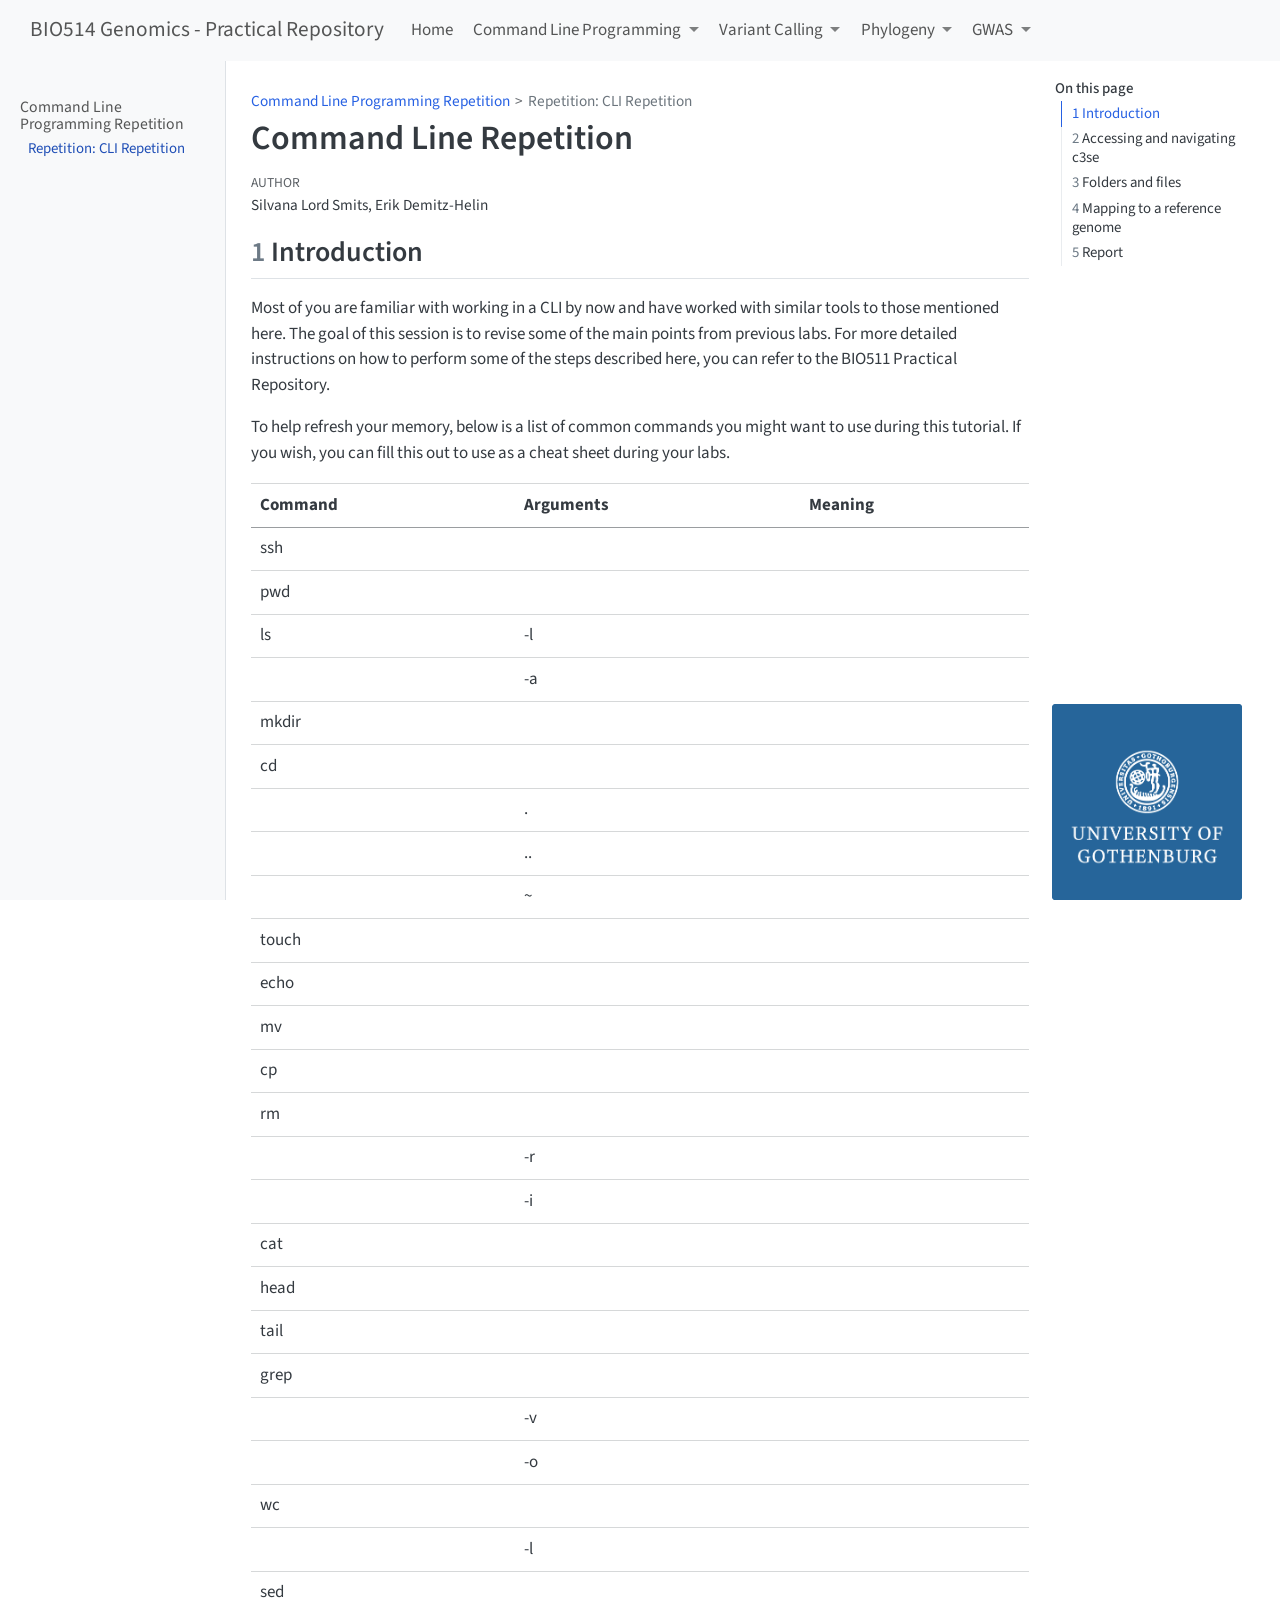
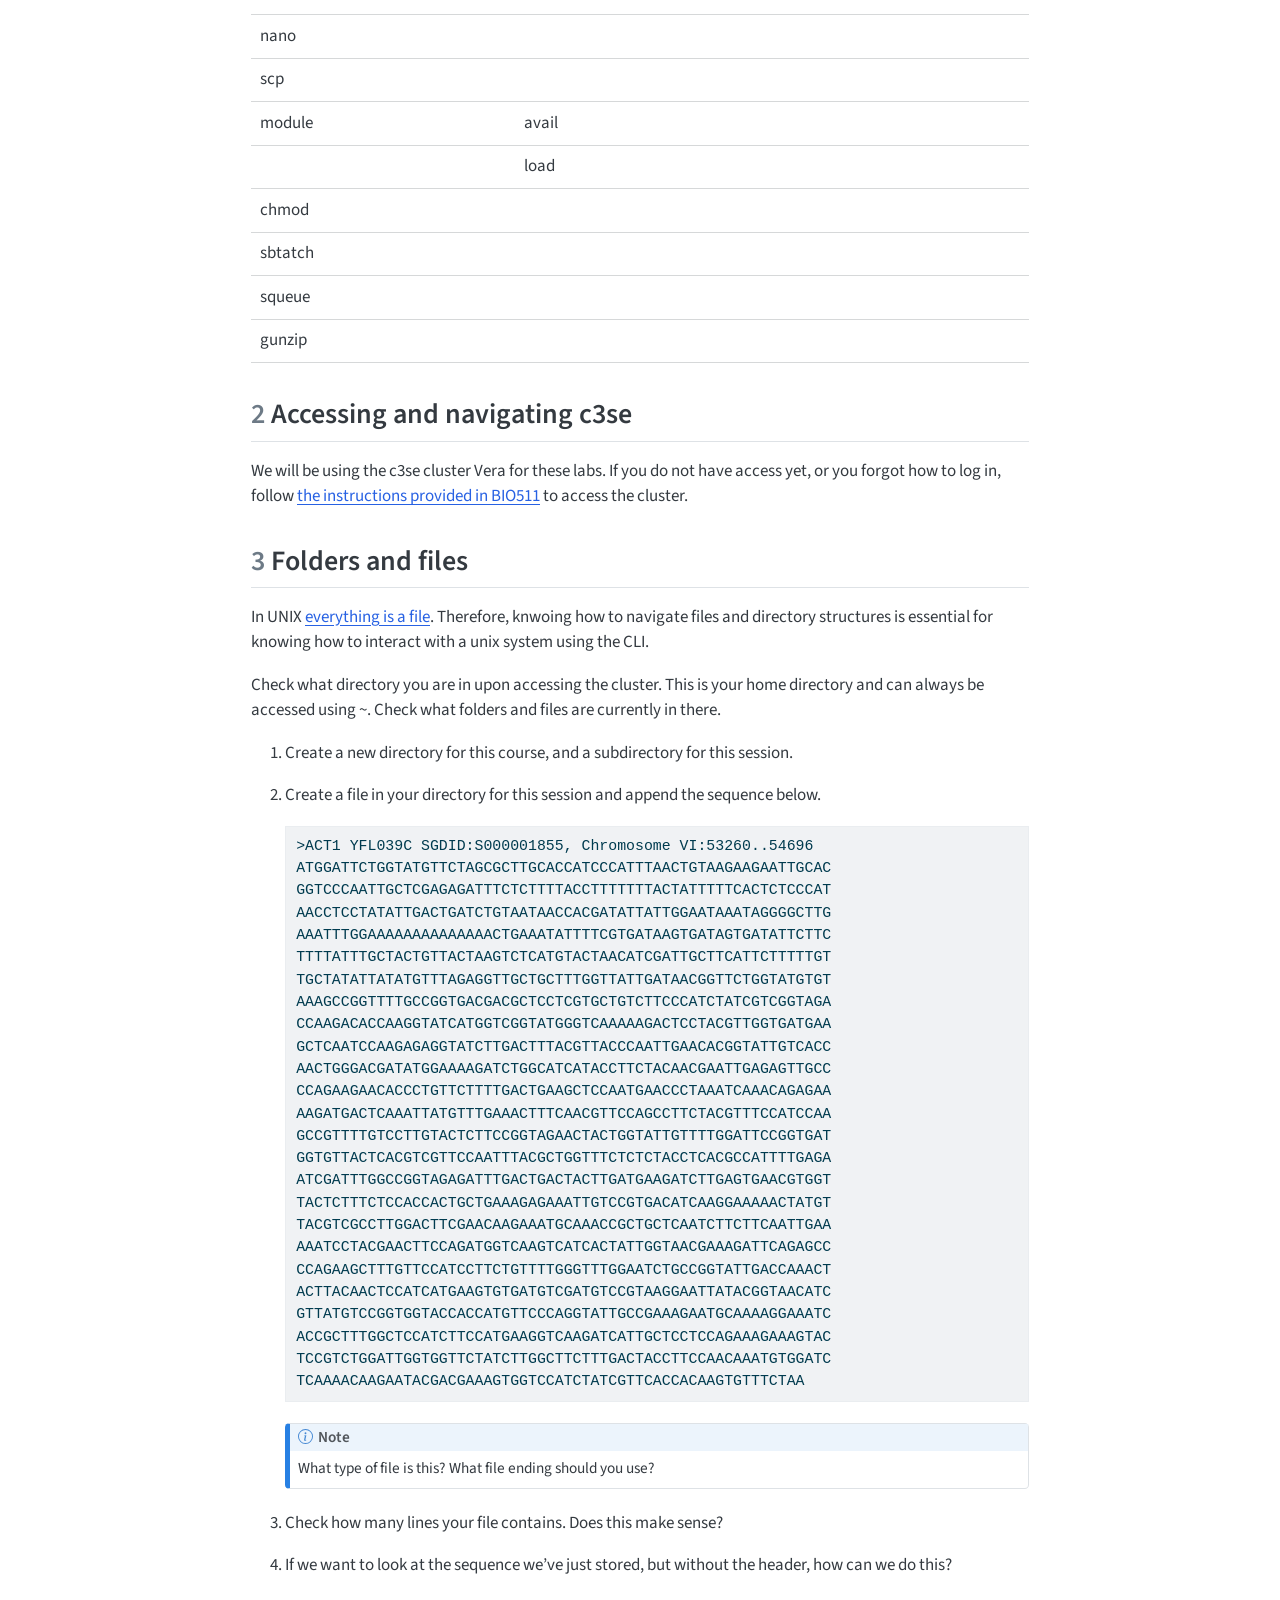
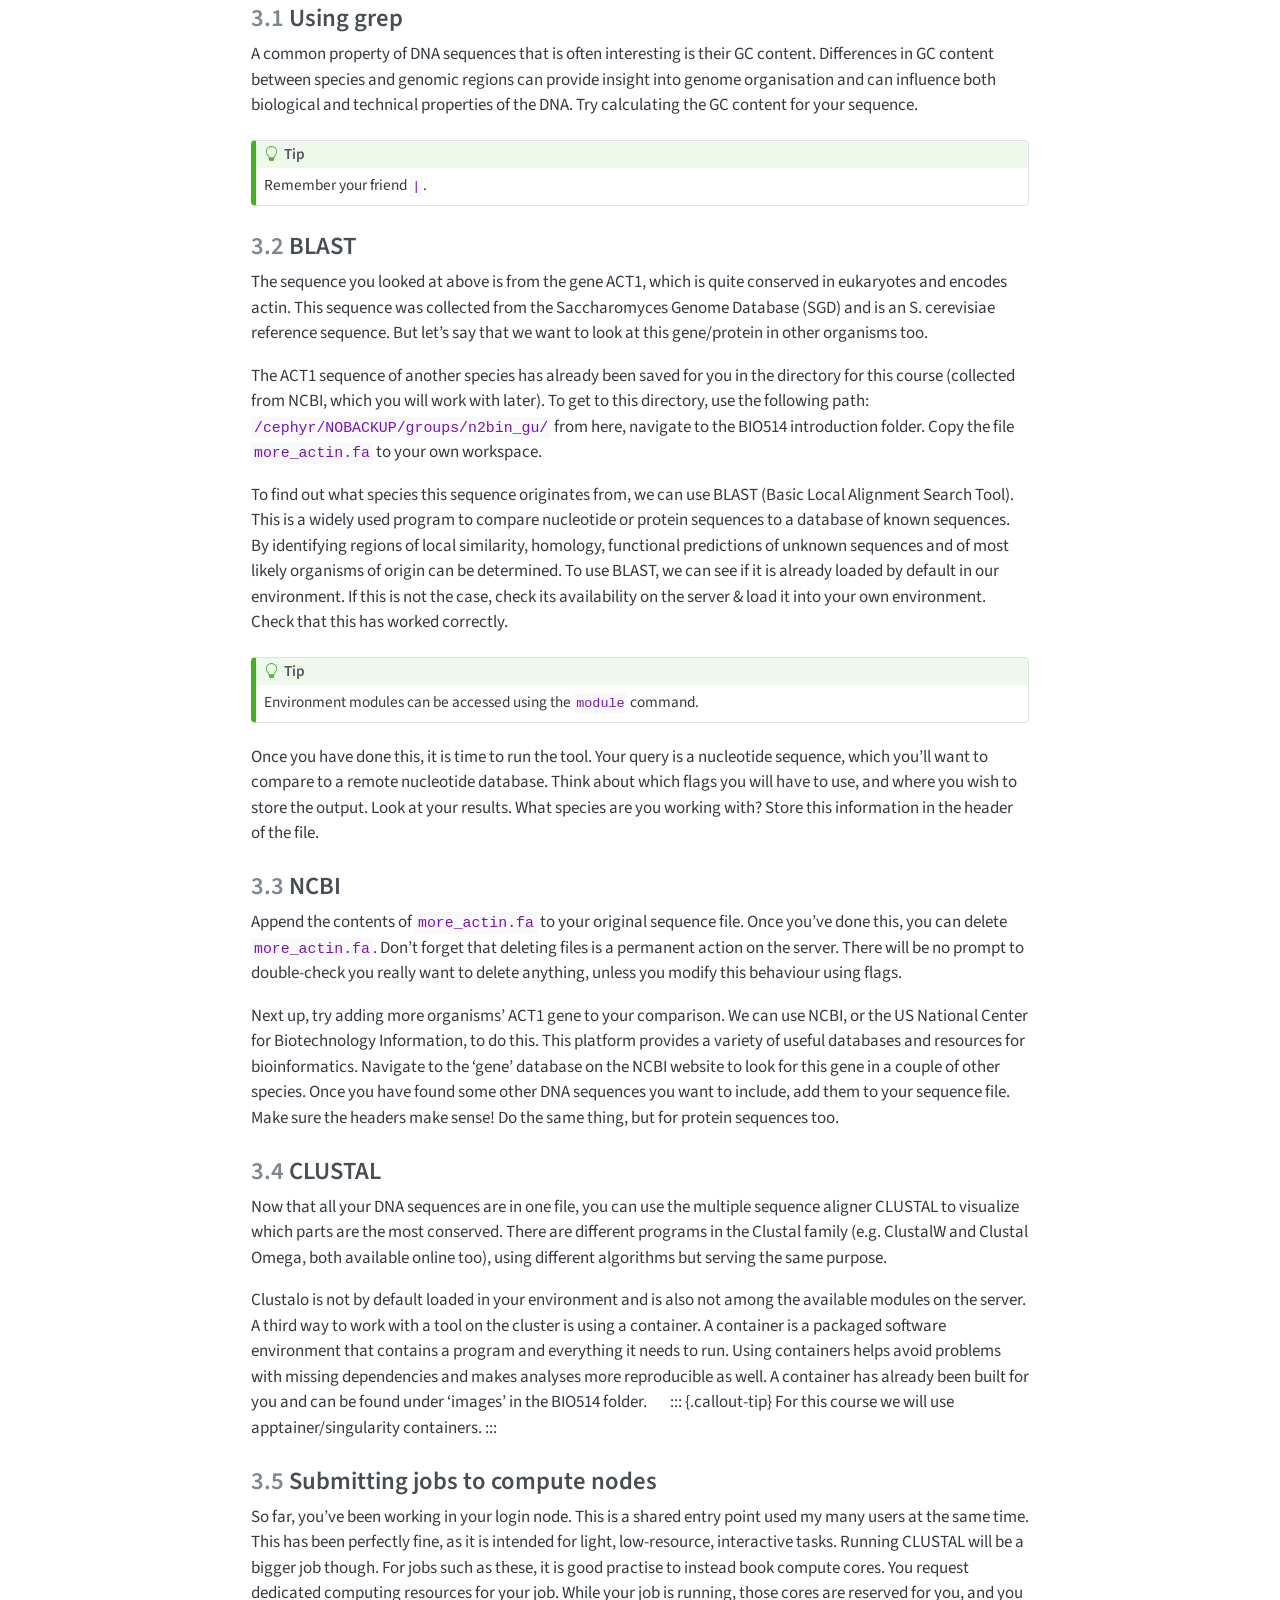
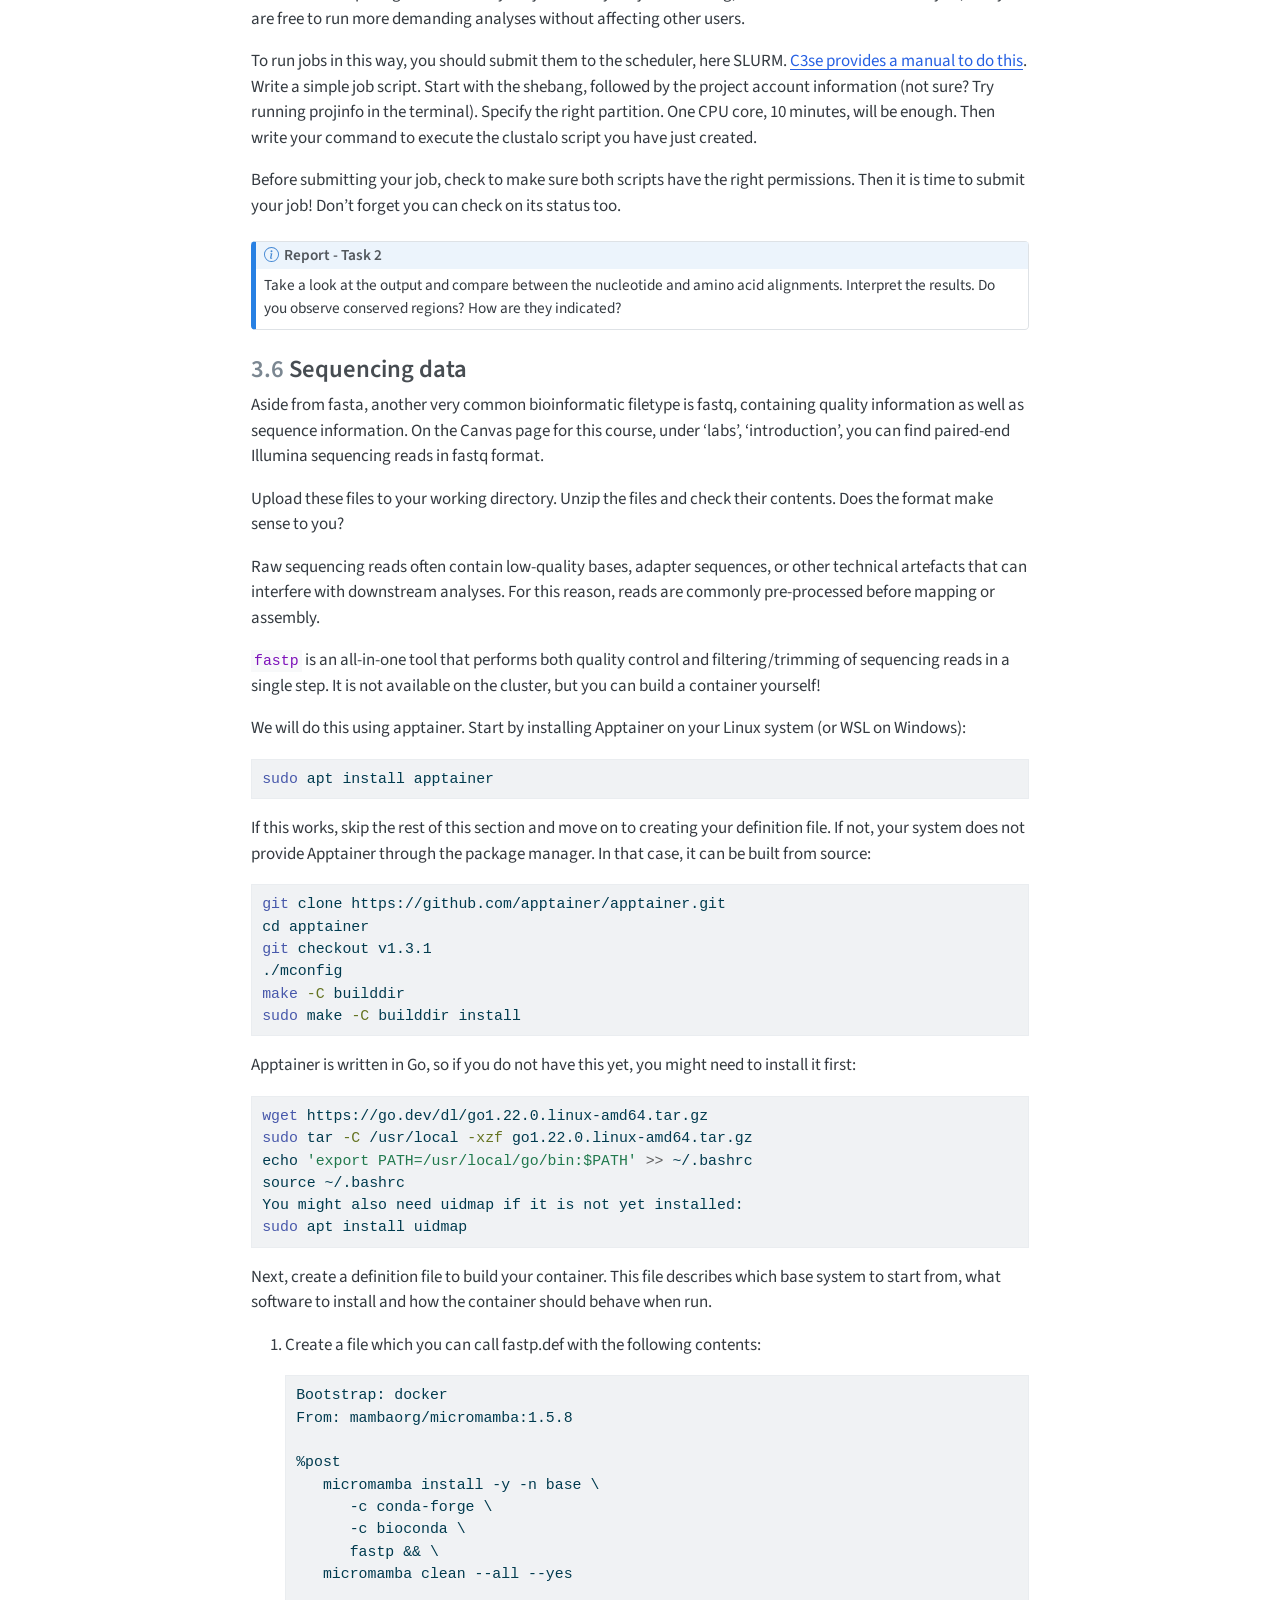
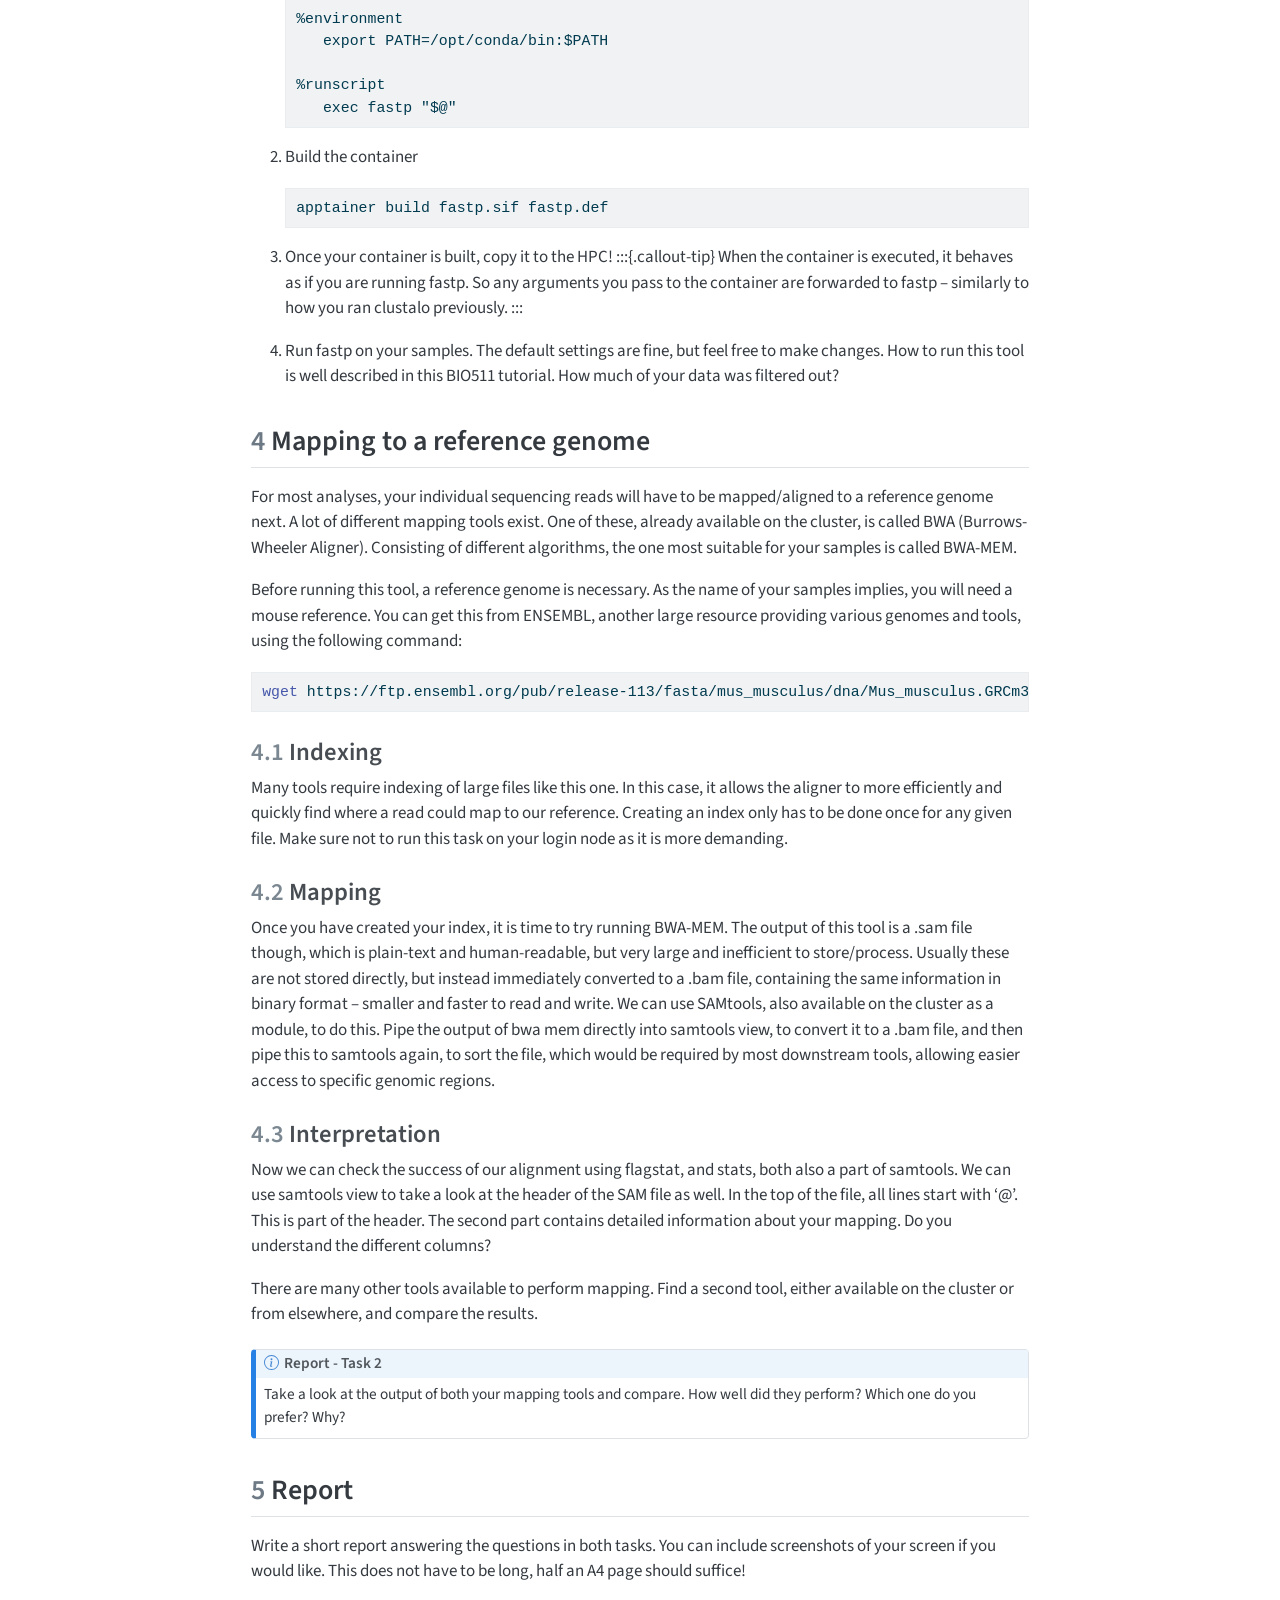
==== practicals/Practicals - CLI/PRACTICAL_COMMAND_LINE_REPETITION.html @ 04f2d273 "Built site for gh-pages" ====
<!DOCTYPE html>
<html xmlns="http://www.w3.org/1999/xhtml" lang="en" xml:lang="en"><head>

<meta charset="utf-8">
<meta name="generator" content="quarto-1.7.32">

<meta name="viewport" content="width=device-width, initial-scale=1.0, user-scalable=yes">

<meta name="author" content="Silvana Lord Smits, Erik Demitz-Helin">

<title>Command Line Repetition – BIO514 Genomics - Practical Repository</title>
<style>
code{white-space: pre-wrap;}
span.smallcaps{font-variant: small-caps;}
div.columns{display: flex; gap: min(4vw, 1.5em);}
div.column{flex: auto; overflow-x: auto;}
div.hanging-indent{margin-left: 1.5em; text-indent: -1.5em;}
ul.task-list{list-style: none;}
ul.task-list li input[type="checkbox"] {
  width: 0.8em;
  margin: 0 0.8em 0.2em -1em; /* quarto-specific, see https://github.com/quarto-dev/quarto-cli/issues/4556 */ 
  vertical-align: middle;
}
/* CSS for syntax highlighting */
html { -webkit-text-size-adjust: 100%; }
pre > code.sourceCode { white-space: pre; position: relative; }
pre > code.sourceCode > span { display: inline-block; line-height: 1.25; }
pre > code.sourceCode > span:empty { height: 1.2em; }
.sourceCode { overflow: visible; }
code.sourceCode > span { color: inherit; text-decoration: inherit; }
div.sourceCode { margin: 1em 0; }
pre.sourceCode { margin: 0; }
@media screen {
div.sourceCode { overflow: auto; }
}
@media print {
pre > code.sourceCode { white-space: pre-wrap; }
pre > code.sourceCode > span { text-indent: -5em; padding-left: 5em; }
}
pre.numberSource code
  { counter-reset: source-line 0; }
pre.numberSource code > span
  { position: relative; left: -4em; counter-increment: source-line; }
pre.numberSource code > span > a:first-child::before
  { content: counter(source-line);
    position: relative; left: -1em; text-align: right; vertical-align: baseline;
    border: none; display: inline-block;
    -webkit-touch-callout: none; -webkit-user-select: none;
    -khtml-user-select: none; -moz-user-select: none;
    -ms-user-select: none; user-select: none;
    padding: 0 4px; width: 4em;
  }
pre.numberSource { margin-left: 3em;  padding-left: 4px; }
div.sourceCode
  {   }
@media screen {
pre > code.sourceCode > span > a:first-child::before { text-decoration: underline; }
}
</style>


<script src="../../site_libs/quarto-nav/quarto-nav.js"></script>
<script src="../../site_libs/quarto-nav/headroom.min.js"></script>
<script src="../../site_libs/clipboard/clipboard.min.js"></script>
<script src="../../site_libs/quarto-search/autocomplete.umd.js"></script>
<script src="../../site_libs/quarto-search/fuse.min.js"></script>
<script src="../../site_libs/quarto-search/quarto-search.js"></script>
<meta name="quarto:offset" content="../../">
<script src="../../site_libs/quarto-html/quarto.js" type="module"></script>
<script src="../../site_libs/quarto-html/tabsets/tabsets.js" type="module"></script>
<script src="../../site_libs/quarto-html/popper.min.js"></script>
<script src="../../site_libs/quarto-html/tippy.umd.min.js"></script>
<script src="../../site_libs/quarto-html/anchor.min.js"></script>
<link href="../../site_libs/quarto-html/tippy.css" rel="stylesheet">
<link href="../../site_libs/quarto-html/quarto-syntax-highlighting-37eea08aefeeee20ff55810ff984fec1.css" rel="stylesheet" id="quarto-text-highlighting-styles">
<script src="../../site_libs/bootstrap/bootstrap.min.js"></script>
<link href="../../site_libs/bootstrap/bootstrap-icons.css" rel="stylesheet">
<link href="../../site_libs/bootstrap/bootstrap-adb0c71b403cee9d90411bdf5bf74095.min.css" rel="stylesheet" append-hash="true" id="quarto-bootstrap" data-mode="light">
<script id="quarto-search-options" type="application/json">{
  "location": "navbar",
  "copy-button": false,
  "collapse-after": 3,
  "panel-placement": "end",
  "type": "overlay",
  "limit": 50,
  "keyboard-shortcut": [
    "f",
    "/",
    "s"
  ],
  "show-item-context": false,
  "language": {
    "search-no-results-text": "No results",
    "search-matching-documents-text": "matching documents",
    "search-copy-link-title": "Copy link to search",
    "search-hide-matches-text": "Hide additional matches",
    "search-more-match-text": "more match in this document",
    "search-more-matches-text": "more matches in this document",
    "search-clear-button-title": "Clear",
    "search-text-placeholder": "",
    "search-detached-cancel-button-title": "Cancel",
    "search-submit-button-title": "Submit",
    "search-label": "Search"
  }
}</script>


<link rel="stylesheet" href="../../pages/styles.css">
</head>

<body class="nav-sidebar docked nav-fixed quarto-light">

<div id="quarto-search-results"></div>
  <header id="quarto-header" class="headroom fixed-top">
    <nav class="navbar navbar-expand-lg " data-bs-theme="dark">
      <div class="navbar-container container-fluid">
      <div class="navbar-brand-container mx-auto">
    <a class="navbar-brand" href="../../index.html">
    <span class="navbar-title">BIO514 Genomics - Practical Repository</span>
    </a>
  </div>
            <div id="quarto-search" class="" title="Search"></div>
          <button class="navbar-toggler" type="button" data-bs-toggle="collapse" data-bs-target="#navbarCollapse" aria-controls="navbarCollapse" role="menu" aria-expanded="false" aria-label="Toggle navigation" onclick="if (window.quartoToggleHeadroom) { window.quartoToggleHeadroom(); }">
  <span class="navbar-toggler-icon"></span>
</button>
          <div class="collapse navbar-collapse" id="navbarCollapse">
            <ul class="navbar-nav navbar-nav-scroll me-auto">
  <li class="nav-item">
    <a class="nav-link" href="../../index.html"> 
<span class="menu-text">Home</span></a>
  </li>  
  <li class="nav-item dropdown ">
    <a class="nav-link dropdown-toggle" href="#" id="nav-menu-command-line-programming" role="link" data-bs-toggle="dropdown" aria-expanded="false">
 <span class="menu-text">Command Line Programming</span>
    </a>
    <ul class="dropdown-menu" aria-labelledby="nav-menu-command-line-programming">    
        <li class="dropdown-header">Command Line Programming Repetition</li>
        <li>
    <a class="dropdown-item" href="../../practicals/Practicals - CLI/PRACTICAL_COMMAND_LINE_REPETITION.html">
 <span class="dropdown-text">Repetition: CLI Repetition</span></a>
  </li>  
    </ul>
  </li>
  <li class="nav-item dropdown ">
    <a class="nav-link dropdown-toggle" href="#" id="nav-menu-variant-calling" role="link" data-bs-toggle="dropdown" aria-expanded="false">
 <span class="menu-text">Variant Calling</span>
    </a>
    <ul class="dropdown-menu" aria-labelledby="nav-menu-variant-calling">    
        <li class="dropdown-header">Variant Calling</li>
        <li>
    <a class="dropdown-item" href="../../practicals/Practicals - Variant Calling/PRACTICAL_VARIANT_CALLING.html">
 <span class="dropdown-text">Practical 1: Variant Calling</span></a>
  </li>  
        <li>
    <a class="dropdown-item" href="../../practicals/Practicals - Variant Calling/PRACTICAL_PLINK_INTRO.html">
 <span class="dropdown-text">Practical 2: PLINK Introduction</span></a>
  </li>  
    </ul>
  </li>
  <li class="nav-item dropdown ">
    <a class="nav-link dropdown-toggle" href="#" id="nav-menu-phylogeny" role="link" data-bs-toggle="dropdown" aria-expanded="false">
 <span class="menu-text">Phylogeny</span>
    </a>
    <ul class="dropdown-menu" aria-labelledby="nav-menu-phylogeny">    
        <li>
    <a class="dropdown-item" href="../../practicals/Practicals - Phylogeny/PRACTICAL_PHYLOGENY.html">
 <span class="dropdown-text">Practical 3: Phylogeny</span></a>
  </li>  
    </ul>
  </li>
  <li class="nav-item dropdown ">
    <a class="nav-link dropdown-toggle" href="#" id="nav-menu-gwas" role="link" data-bs-toggle="dropdown" aria-expanded="false">
 <span class="menu-text">GWAS</span>
    </a>
    <ul class="dropdown-menu" aria-labelledby="nav-menu-gwas">    
        <li>
    <a class="dropdown-item" href="../../practicals/Practicals - Phylogeny/PRACTICAL_GWAS.qmd">
 <span class="dropdown-text">Practical 3: GWAS</span></a>
  </li>  
    </ul>
  </li>
</ul>
          </div> <!-- /navcollapse -->
            <div class="quarto-navbar-tools">
</div>
      </div> <!-- /container-fluid -->
    </nav>
  <nav class="quarto-secondary-nav">
    <div class="container-fluid d-flex">
      <button type="button" class="quarto-btn-toggle btn" data-bs-toggle="collapse" role="button" data-bs-target=".quarto-sidebar-collapse-item" aria-controls="quarto-sidebar" aria-expanded="false" aria-label="Toggle sidebar navigation" onclick="if (window.quartoToggleHeadroom) { window.quartoToggleHeadroom(); }">
        <i class="bi bi-layout-text-sidebar-reverse"></i>
      </button>
        <nav class="quarto-page-breadcrumbs" aria-label="breadcrumb"><ol class="breadcrumb"><li class="breadcrumb-item"><a href="../../practicals/Practicals - CLI/PRACTICAL_COMMAND_LINE_REPETITION.html">Command Line Programming Repetition</a></li><li class="breadcrumb-item"><a href="../../practicals/Practicals - CLI/PRACTICAL_COMMAND_LINE_REPETITION.html">Repetition: CLI Repetition</a></li></ol></nav>
        <a class="flex-grow-1" role="navigation" data-bs-toggle="collapse" data-bs-target=".quarto-sidebar-collapse-item" aria-controls="quarto-sidebar" aria-expanded="false" aria-label="Toggle sidebar navigation" onclick="if (window.quartoToggleHeadroom) { window.quartoToggleHeadroom(); }">      
        </a>
    </div>
  </nav>
</header>
<!-- content -->
<div id="quarto-content" class="quarto-container page-columns page-rows-contents page-layout-article page-navbar">
<!-- sidebar -->
  <nav id="quarto-sidebar" class="sidebar collapse collapse-horizontal quarto-sidebar-collapse-item sidebar-navigation docked overflow-auto">
    <div class="sidebar-menu-container"> 
    <ul class="list-unstyled mt-1">
        <li class="sidebar-item sidebar-item-section">
      <div class="sidebar-item-container"> 
            <a class="sidebar-item-text sidebar-link text-start" data-bs-toggle="collapse" data-bs-target="#quarto-sidebar-section-1" role="navigation" aria-expanded="true">
 <span class="menu-text">Command Line Programming Repetition</span></a>
          <a class="sidebar-item-toggle text-start" data-bs-toggle="collapse" data-bs-target="#quarto-sidebar-section-1" role="navigation" aria-expanded="true" aria-label="Toggle section">
            <i class="bi bi-chevron-right ms-2"></i>
          </a> 
      </div>
      <ul id="quarto-sidebar-section-1" class="collapse list-unstyled sidebar-section depth1 show">  
          <li class="sidebar-item">
  <div class="sidebar-item-container"> 
  <a href="../../practicals/Practicals - CLI/PRACTICAL_COMMAND_LINE_REPETITION.html" class="sidebar-item-text sidebar-link active">
 <span class="menu-text">Repetition: CLI Repetition</span></a>
  </div>
</li>
      </ul>
  </li>
    </ul>
    </div>
</nav>
<div id="quarto-sidebar-glass" class="quarto-sidebar-collapse-item" data-bs-toggle="collapse" data-bs-target=".quarto-sidebar-collapse-item"></div>
<!-- margin-sidebar -->
    <div id="quarto-margin-sidebar" class="sidebar margin-sidebar">
        <nav id="TOC" role="doc-toc" class="toc-active">
    <h2 id="toc-title">On this page</h2>
   
  <ul>
  <li><a href="#introduction" id="toc-introduction" class="nav-link active" data-scroll-target="#introduction"><span class="header-section-number">1</span> Introduction</a></li>
  <li><a href="#accessing-and-navigating-c3se" id="toc-accessing-and-navigating-c3se" class="nav-link" data-scroll-target="#accessing-and-navigating-c3se"><span class="header-section-number">2</span> Accessing and navigating c3se</a></li>
  <li><a href="#folders-and-files" id="toc-folders-and-files" class="nav-link" data-scroll-target="#folders-and-files"><span class="header-section-number">3</span> Folders and files</a>
  <ul class="collapse">
  <li><a href="#using-grep" id="toc-using-grep" class="nav-link" data-scroll-target="#using-grep"><span class="header-section-number">3.1</span> Using grep</a></li>
  <li><a href="#blast" id="toc-blast" class="nav-link" data-scroll-target="#blast"><span class="header-section-number">3.2</span> BLAST</a></li>
  <li><a href="#ncbi" id="toc-ncbi" class="nav-link" data-scroll-target="#ncbi"><span class="header-section-number">3.3</span> NCBI</a></li>
  <li><a href="#clustal" id="toc-clustal" class="nav-link" data-scroll-target="#clustal"><span class="header-section-number">3.4</span> CLUSTAL</a></li>
  <li><a href="#submitting-jobs-to-compute-nodes" id="toc-submitting-jobs-to-compute-nodes" class="nav-link" data-scroll-target="#submitting-jobs-to-compute-nodes"><span class="header-section-number">3.5</span> Submitting jobs to compute nodes</a></li>
  <li><a href="#sequencing-data" id="toc-sequencing-data" class="nav-link" data-scroll-target="#sequencing-data"><span class="header-section-number">3.6</span> Sequencing data</a></li>
  </ul></li>
  <li><a href="#mapping-to-a-reference-genome" id="toc-mapping-to-a-reference-genome" class="nav-link" data-scroll-target="#mapping-to-a-reference-genome"><span class="header-section-number">4</span> Mapping to a reference genome</a>
  <ul class="collapse">
  <li><a href="#indexing" id="toc-indexing" class="nav-link" data-scroll-target="#indexing"><span class="header-section-number">4.1</span> Indexing</a></li>
  <li><a href="#mapping" id="toc-mapping" class="nav-link" data-scroll-target="#mapping"><span class="header-section-number">4.2</span> Mapping</a></li>
  <li><a href="#interpretation" id="toc-interpretation" class="nav-link" data-scroll-target="#interpretation"><span class="header-section-number">4.3</span> Interpretation</a></li>
  </ul></li>
  <li><a href="#report" id="toc-report" class="nav-link" data-scroll-target="#report"><span class="header-section-number">5</span> Report</a></li>
  </ul>
</nav>
    </div>
<!-- main -->
<main class="content" id="quarto-document-content">

<header id="title-block-header" class="quarto-title-block default"><nav class="quarto-page-breadcrumbs quarto-title-breadcrumbs d-none d-lg-block" aria-label="breadcrumb"><ol class="breadcrumb"><li class="breadcrumb-item"><a href="../../practicals/Practicals - CLI/PRACTICAL_COMMAND_LINE_REPETITION.html">Command Line Programming Repetition</a></li><li class="breadcrumb-item"><a href="../../practicals/Practicals - CLI/PRACTICAL_COMMAND_LINE_REPETITION.html">Repetition: CLI Repetition</a></li></ol></nav>
<div class="quarto-title">
<h1 class="title">Command Line Repetition</h1>
</div>



<div class="quarto-title-meta">

    <div>
    <div class="quarto-title-meta-heading">Author</div>
    <div class="quarto-title-meta-contents">
             <p>Silvana Lord Smits, Erik Demitz-Helin </p>
          </div>
  </div>
    
  
    
  </div>
  


</header>


<section id="introduction" class="level2" data-number="1">
<h2 data-number="1" class="anchored" data-anchor-id="introduction"><span class="header-section-number">1</span> Introduction</h2>
<p>Most of you are familiar with working in a CLI by now and have worked with similar tools to those mentioned here. The goal of this session is to revise some of the main points from previous labs. For more detailed instructions on how to perform some of the steps described here, you can refer to the BIO511 Practical Repository.</p>
<p>To help refresh your memory, below is a list of common commands you might want to use during this tutorial. If you wish, you can fill this out to use as a cheat sheet during your labs.</p>
<table class="caption-top table">
<thead>
<tr class="header">
<th>Command</th>
<th>Arguments</th>
<th>Meaning</th>
</tr>
</thead>
<tbody>
<tr class="odd">
<td>ssh</td>
<td></td>
<td></td>
</tr>
<tr class="even">
<td>pwd</td>
<td></td>
<td></td>
</tr>
<tr class="odd">
<td>ls</td>
<td>-l</td>
<td></td>
</tr>
<tr class="even">
<td></td>
<td>-a</td>
<td></td>
</tr>
<tr class="odd">
<td>mkdir</td>
<td></td>
<td></td>
</tr>
<tr class="even">
<td>cd</td>
<td></td>
<td></td>
</tr>
<tr class="odd">
<td></td>
<td>.</td>
<td></td>
</tr>
<tr class="even">
<td></td>
<td>..</td>
<td></td>
</tr>
<tr class="odd">
<td></td>
<td>~</td>
<td></td>
</tr>
<tr class="even">
<td>touch</td>
<td></td>
<td></td>
</tr>
<tr class="odd">
<td>echo</td>
<td></td>
<td></td>
</tr>
<tr class="even">
<td>mv</td>
<td></td>
<td></td>
</tr>
<tr class="odd">
<td>cp</td>
<td></td>
<td></td>
</tr>
<tr class="even">
<td>rm</td>
<td></td>
<td></td>
</tr>
<tr class="odd">
<td></td>
<td>-r</td>
<td></td>
</tr>
<tr class="even">
<td></td>
<td>-i</td>
<td></td>
</tr>
<tr class="odd">
<td>cat</td>
<td></td>
<td></td>
</tr>
<tr class="even">
<td>head</td>
<td></td>
<td></td>
</tr>
<tr class="odd">
<td>tail</td>
<td></td>
<td></td>
</tr>
<tr class="even">
<td>grep</td>
<td></td>
<td></td>
</tr>
<tr class="odd">
<td></td>
<td>-v</td>
<td></td>
</tr>
<tr class="even">
<td></td>
<td>-o</td>
<td></td>
</tr>
<tr class="odd">
<td>wc</td>
<td></td>
<td></td>
</tr>
<tr class="even">
<td></td>
<td>-l</td>
<td></td>
</tr>
<tr class="odd">
<td>sed</td>
<td></td>
<td></td>
</tr>
<tr class="even">
<td>nano</td>
<td></td>
<td></td>
</tr>
<tr class="odd">
<td>scp</td>
<td></td>
<td></td>
</tr>
<tr class="even">
<td>module</td>
<td>avail</td>
<td></td>
</tr>
<tr class="odd">
<td></td>
<td>load</td>
<td></td>
</tr>
<tr class="even">
<td>chmod</td>
<td></td>
<td></td>
</tr>
<tr class="odd">
<td>sbtatch</td>
<td></td>
<td></td>
</tr>
<tr class="even">
<td>squeue</td>
<td></td>
<td></td>
</tr>
<tr class="odd">
<td>gunzip</td>
<td></td>
<td></td>
</tr>
</tbody>
</table>
</section>
<section id="accessing-and-navigating-c3se" class="level2" data-number="2">
<h2 data-number="2" class="anchored" data-anchor-id="accessing-and-navigating-c3se"><span class="header-section-number">2</span> Accessing and navigating c3se</h2>
<p>We will be using the c3se cluster Vera for these labs. If you do not have access yet, or you forgot how to log in, follow <a href="https://n2bin-gu.github.io/BIO511-2025/practicals/Practicals%20-%20CLI/PRACTICAL_SETTING_UP_THE_HPC.html">the instructions provided in BIO511</a> to access the cluster.</p>
</section>
<section id="folders-and-files" class="level2" data-number="3">
<h2 data-number="3" class="anchored" data-anchor-id="folders-and-files"><span class="header-section-number">3</span> Folders and files</h2>
<p>In UNIX <a href="https://en.wikipedia.org/wiki/Everything_is_a_file">everything is a file</a>. Therefore, knwoing how to navigate files and directory structures is essential for knowing how to interact with a unix system using the CLI.</p>
<p>Check what directory you are in upon accessing the cluster. This is your home directory and can always be accessed using ~. Check what folders and files are currently in there.</p>
<ol type="1">
<li><p>Create a new directory for this course, and a subdirectory for this session.</p></li>
<li><p>Create a file in your directory for this session and append the sequence below.</p>
<div class="sourceCode" id="cb1"><pre class="sourceCode default code-with-copy"><code class="sourceCode default"><span id="cb1-1"><a href="#cb1-1" aria-hidden="true" tabindex="-1"></a>&gt;ACT1 YFL039C SGDID:S000001855, Chromosome VI:53260..54696</span>
<span id="cb1-2"><a href="#cb1-2" aria-hidden="true" tabindex="-1"></a>ATGGATTCTGGTATGTTCTAGCGCTTGCACCATCCCATTTAACTGTAAGAAGAATTGCAC</span>
<span id="cb1-3"><a href="#cb1-3" aria-hidden="true" tabindex="-1"></a>GGTCCCAATTGCTCGAGAGATTTCTCTTTTACCTTTTTTTACTATTTTTCACTCTCCCAT</span>
<span id="cb1-4"><a href="#cb1-4" aria-hidden="true" tabindex="-1"></a>AACCTCCTATATTGACTGATCTGTAATAACCACGATATTATTGGAATAAATAGGGGCTTG</span>
<span id="cb1-5"><a href="#cb1-5" aria-hidden="true" tabindex="-1"></a>AAATTTGGAAAAAAAAAAAAAACTGAAATATTTTCGTGATAAGTGATAGTGATATTCTTC</span>
<span id="cb1-6"><a href="#cb1-6" aria-hidden="true" tabindex="-1"></a>TTTTATTTGCTACTGTTACTAAGTCTCATGTACTAACATCGATTGCTTCATTCTTTTTGT</span>
<span id="cb1-7"><a href="#cb1-7" aria-hidden="true" tabindex="-1"></a>TGCTATATTATATGTTTAGAGGTTGCTGCTTTGGTTATTGATAACGGTTCTGGTATGTGT</span>
<span id="cb1-8"><a href="#cb1-8" aria-hidden="true" tabindex="-1"></a>AAAGCCGGTTTTGCCGGTGACGACGCTCCTCGTGCTGTCTTCCCATCTATCGTCGGTAGA</span>
<span id="cb1-9"><a href="#cb1-9" aria-hidden="true" tabindex="-1"></a>CCAAGACACCAAGGTATCATGGTCGGTATGGGTCAAAAAGACTCCTACGTTGGTGATGAA</span>
<span id="cb1-10"><a href="#cb1-10" aria-hidden="true" tabindex="-1"></a>GCTCAATCCAAGAGAGGTATCTTGACTTTACGTTACCCAATTGAACACGGTATTGTCACC</span>
<span id="cb1-11"><a href="#cb1-11" aria-hidden="true" tabindex="-1"></a>AACTGGGACGATATGGAAAAGATCTGGCATCATACCTTCTACAACGAATTGAGAGTTGCC</span>
<span id="cb1-12"><a href="#cb1-12" aria-hidden="true" tabindex="-1"></a>CCAGAAGAACACCCTGTTCTTTTGACTGAAGCTCCAATGAACCCTAAATCAAACAGAGAA</span>
<span id="cb1-13"><a href="#cb1-13" aria-hidden="true" tabindex="-1"></a>AAGATGACTCAAATTATGTTTGAAACTTTCAACGTTCCAGCCTTCTACGTTTCCATCCAA</span>
<span id="cb1-14"><a href="#cb1-14" aria-hidden="true" tabindex="-1"></a>GCCGTTTTGTCCTTGTACTCTTCCGGTAGAACTACTGGTATTGTTTTGGATTCCGGTGAT</span>
<span id="cb1-15"><a href="#cb1-15" aria-hidden="true" tabindex="-1"></a>GGTGTTACTCACGTCGTTCCAATTTACGCTGGTTTCTCTCTACCTCACGCCATTTTGAGA</span>
<span id="cb1-16"><a href="#cb1-16" aria-hidden="true" tabindex="-1"></a>ATCGATTTGGCCGGTAGAGATTTGACTGACTACTTGATGAAGATCTTGAGTGAACGTGGT</span>
<span id="cb1-17"><a href="#cb1-17" aria-hidden="true" tabindex="-1"></a>TACTCTTTCTCCACCACTGCTGAAAGAGAAATTGTCCGTGACATCAAGGAAAAACTATGT</span>
<span id="cb1-18"><a href="#cb1-18" aria-hidden="true" tabindex="-1"></a>TACGTCGCCTTGGACTTCGAACAAGAAATGCAAACCGCTGCTCAATCTTCTTCAATTGAA</span>
<span id="cb1-19"><a href="#cb1-19" aria-hidden="true" tabindex="-1"></a>AAATCCTACGAACTTCCAGATGGTCAAGTCATCACTATTGGTAACGAAAGATTCAGAGCC</span>
<span id="cb1-20"><a href="#cb1-20" aria-hidden="true" tabindex="-1"></a>CCAGAAGCTTTGTTCCATCCTTCTGTTTTGGGTTTGGAATCTGCCGGTATTGACCAAACT</span>
<span id="cb1-21"><a href="#cb1-21" aria-hidden="true" tabindex="-1"></a>ACTTACAACTCCATCATGAAGTGTGATGTCGATGTCCGTAAGGAATTATACGGTAACATC</span>
<span id="cb1-22"><a href="#cb1-22" aria-hidden="true" tabindex="-1"></a>GTTATGTCCGGTGGTACCACCATGTTCCCAGGTATTGCCGAAAGAATGCAAAAGGAAATC</span>
<span id="cb1-23"><a href="#cb1-23" aria-hidden="true" tabindex="-1"></a>ACCGCTTTGGCTCCATCTTCCATGAAGGTCAAGATCATTGCTCCTCCAGAAAGAAAGTAC</span>
<span id="cb1-24"><a href="#cb1-24" aria-hidden="true" tabindex="-1"></a>TCCGTCTGGATTGGTGGTTCTATCTTGGCTTCTTTGACTACCTTCCAACAAATGTGGATC</span>
<span id="cb1-25"><a href="#cb1-25" aria-hidden="true" tabindex="-1"></a>TCAAAACAAGAATACGACGAAAGTGGTCCATCTATCGTTCACCACAAGTGTTTCTAA</span></code><button title="Copy to Clipboard" class="code-copy-button"><i class="bi"></i></button></pre></div>
<div class="callout callout-style-default callout-note callout-titled">
<div class="callout-header d-flex align-content-center">
<div class="callout-icon-container">
<i class="callout-icon"></i>
</div>
<div class="callout-title-container flex-fill">
Note
</div>
</div>
<div class="callout-body-container callout-body">
<p>What type of file is this? What file ending should you use?</p>
</div>
</div></li>
<li><p>Check how many lines your file contains. Does this make sense?</p></li>
<li><p>If we want to look at the sequence we’ve just stored, but without the header, how can we do this?</p></li>
</ol>
<section id="using-grep" class="level3" data-number="3.1">
<h3 data-number="3.1" class="anchored" data-anchor-id="using-grep"><span class="header-section-number">3.1</span> Using grep</h3>
<p>A common property of DNA sequences that is often interesting is their GC content. Differences in GC content between species and genomic regions can provide insight into genome organisation and can influence both biological and technical properties of the DNA. Try calculating the GC content for your sequence.</p>
<div class="callout callout-style-default callout-tip callout-titled">
<div class="callout-header d-flex align-content-center">
<div class="callout-icon-container">
<i class="callout-icon"></i>
</div>
<div class="callout-title-container flex-fill">
Tip
</div>
</div>
<div class="callout-body-container callout-body">
<p>Remember your friend <code>|</code>.</p>
</div>
</div>
</section>
<section id="blast" class="level3" data-number="3.2">
<h3 data-number="3.2" class="anchored" data-anchor-id="blast"><span class="header-section-number">3.2</span> BLAST</h3>
<p>The sequence you looked at above is from the gene ACT1, which is quite conserved in eukaryotes and encodes actin. This sequence was collected from the Saccharomyces Genome Database (SGD) and is an S. cerevisiae reference sequence. But let’s say that we want to look at this gene/protein in other organisms too.</p>
<p>The ACT1 sequence of another species has already been saved for you in the directory for this course (collected from NCBI, which you will work with later). To get to this directory, use the following path: <code>/cephyr/NOBACKUP/groups/n2bin_gu/</code> from here, navigate to the BIO514 introduction folder. Copy the file <code>more_actin.fa</code> to your own workspace.</p>
<p>To find out what species this sequence originates from, we can use BLAST (Basic Local Alignment Search Tool). This is a widely used program to compare nucleotide or protein sequences to a database of known sequences. By identifying regions of local similarity, homology, functional predictions of unknown sequences and of most likely organisms of origin can be determined. To use BLAST, we can see if it is already loaded by default in our environment. If this is not the case, check its availability on the server &amp; load it into your own environment. Check that this has worked correctly.</p>
<div class="callout callout-style-default callout-tip callout-titled">
<div class="callout-header d-flex align-content-center">
<div class="callout-icon-container">
<i class="callout-icon"></i>
</div>
<div class="callout-title-container flex-fill">
Tip
</div>
</div>
<div class="callout-body-container callout-body">
<p>Environment modules can be accessed using the <code>module</code> command.</p>
</div>
</div>
<p>Once you have done this, it is time to run the tool. Your query is a nucleotide sequence, which you’ll want to compare to a remote nucleotide database. Think about which flags you will have to use, and where you wish to store the output. Look at your results. What species are you working with? Store this information in the header of the file.</p>
</section>
<section id="ncbi" class="level3" data-number="3.3">
<h3 data-number="3.3" class="anchored" data-anchor-id="ncbi"><span class="header-section-number">3.3</span> NCBI</h3>
<p>Append the contents of <code>more_actin.fa</code> to your original sequence file. Once you’ve done this, you can delete <code>more_actin.fa</code>. Don’t forget that deleting files is a permanent action on the server. There will be no prompt to double-check you really want to delete anything, unless you modify this behaviour using flags.</p>
<p>Next up, try adding more organisms’ ACT1 gene to your comparison. We can use NCBI, or the US National Center for Biotechnology Information, to do this. This platform provides a variety of useful databases and resources for bioinformatics. Navigate to the ‘gene’ database on the NCBI website to look for this gene in a couple of other species. Once you have found some other DNA sequences you want to include, add them to your sequence file. Make sure the headers make sense! Do the same thing, but for protein sequences too.</p>
</section>
<section id="clustal" class="level3" data-number="3.4">
<h3 data-number="3.4" class="anchored" data-anchor-id="clustal"><span class="header-section-number">3.4</span> CLUSTAL</h3>
<p>Now that all your DNA sequences are in one file, you can use the multiple sequence aligner CLUSTAL to visualize which parts are the most conserved. There are different programs in the Clustal family (e.g.&nbsp;ClustalW and Clustal Omega, both available online too), using different algorithms but serving the same purpose.</p>
<p>Clustalo is not by default loaded in your environment and is also not among the available modules on the server. A third way to work with a tool on the cluster is using a container. A container is a packaged software environment that contains a program and everything it needs to run. Using containers helps avoid problems with missing dependencies and makes analyses more reproducible as well. A container has already been built for you and can be found under ‘images’ in the BIO514 folder.   ::: {.callout-tip} For this course we will use apptainer/singularity containers. :::</p>
</section>
<section id="submitting-jobs-to-compute-nodes" class="level3" data-number="3.5">
<h3 data-number="3.5" class="anchored" data-anchor-id="submitting-jobs-to-compute-nodes"><span class="header-section-number">3.5</span> Submitting jobs to compute nodes</h3>
<p>So far, you’ve been working in your login node. This is a shared entry point used my many users at the same time. This has been perfectly fine, as it is intended for light, low-resource, interactive tasks. Running CLUSTAL will be a bigger job though. For jobs such as these, it is good practise to instead book compute cores. You request dedicated computing resources for your job. While your job is running, those cores are reserved for you, and you are free to run more demanding analyses without affecting other users.</p>
<p>To run jobs in this way, you should submit them to the scheduler, here SLURM. <a href="https://www.c3se.chalmers.se/documentation/submitting_jobs/running_jobs/">C3se provides a manual to do this</a>. Write a simple job script. Start with the shebang, followed by the project account information (not sure? Try running projinfo in the terminal). Specify the right partition. One CPU core, 10 minutes, will be enough. Then write your command to execute the clustalo script you have just created.</p>
<p>Before submitting your job, check to make sure both scripts have the right permissions. Then it is time to submit your job! Don’t forget you can check on its status too.</p>
<div class="callout callout-style-default callout-note callout-titled">
<div class="callout-header d-flex align-content-center">
<div class="callout-icon-container">
<i class="callout-icon"></i>
</div>
<div class="callout-title-container flex-fill">
Report - Task 2
</div>
</div>
<div class="callout-body-container callout-body">
<p>Take a look at the output and compare between the nucleotide and amino acid alignments. Interpret the results. Do you observe conserved regions? How are they indicated?</p>
</div>
</div>
</section>
<section id="sequencing-data" class="level3" data-number="3.6">
<h3 data-number="3.6" class="anchored" data-anchor-id="sequencing-data"><span class="header-section-number">3.6</span> Sequencing data</h3>
<p>Aside from fasta, another very common bioinformatic filetype is fastq, containing quality information as well as sequence information. On the Canvas page for this course, under ‘labs’, ‘introduction’, you can find paired-end Illumina sequencing reads in fastq format.</p>
<p>Upload these files to your working directory. Unzip the files and check their contents. Does the format make sense to you?</p>
<p>Raw sequencing reads often contain low-quality bases, adapter sequences, or other technical artefacts that can interfere with downstream analyses. For this reason, reads are commonly pre-processed before mapping or assembly.</p>
<p><code>fastp</code> is an all-in-one tool that performs both quality control and filtering/trimming of sequencing reads in a single step. It is not available on the cluster, but you can build a container yourself!</p>
<p>We will do this using apptainer. Start by installing Apptainer on your Linux system (or WSL on Windows):</p>
<div class="sourceCode" id="cb2"><pre class="sourceCode sh code-with-copy"><code class="sourceCode bash"><span id="cb2-1"><a href="#cb2-1" aria-hidden="true" tabindex="-1"></a><span class="fu">sudo</span> apt install apptainer</span></code><button title="Copy to Clipboard" class="code-copy-button"><i class="bi"></i></button></pre></div>
<p>If this works, skip the rest of this section and move on to creating your definition file. If not, your system does not provide Apptainer through the package manager. In that case, it can be built from source:</p>
<div class="sourceCode" id="cb3"><pre class="sourceCode sh code-with-copy"><code class="sourceCode bash"><span id="cb3-1"><a href="#cb3-1" aria-hidden="true" tabindex="-1"></a><span class="fu">git</span> clone https://github.com/apptainer/apptainer.git</span>
<span id="cb3-2"><a href="#cb3-2" aria-hidden="true" tabindex="-1"></a><span class="bu">cd</span> apptainer</span>
<span id="cb3-3"><a href="#cb3-3" aria-hidden="true" tabindex="-1"></a><span class="fu">git</span> checkout v1.3.1</span>
<span id="cb3-4"><a href="#cb3-4" aria-hidden="true" tabindex="-1"></a><span class="ex">./mconfig</span></span>
<span id="cb3-5"><a href="#cb3-5" aria-hidden="true" tabindex="-1"></a><span class="fu">make</span> <span class="at">-C</span> builddir</span>
<span id="cb3-6"><a href="#cb3-6" aria-hidden="true" tabindex="-1"></a><span class="fu">sudo</span> make <span class="at">-C</span> builddir install</span></code><button title="Copy to Clipboard" class="code-copy-button"><i class="bi"></i></button></pre></div>
<p>Apptainer is written in Go, so if you do not have this yet, you might need to install it first:</p>
<div class="sourceCode" id="cb4"><pre class="sourceCode sh code-with-copy"><code class="sourceCode bash"><span id="cb4-1"><a href="#cb4-1" aria-hidden="true" tabindex="-1"></a><span class="fu">wget</span> https://go.dev/dl/go1.22.0.linux-amd64.tar.gz</span>
<span id="cb4-2"><a href="#cb4-2" aria-hidden="true" tabindex="-1"></a><span class="fu">sudo</span> tar <span class="at">-C</span> /usr/local <span class="at">-xzf</span> go1.22.0.linux-amd64.tar.gz</span>
<span id="cb4-3"><a href="#cb4-3" aria-hidden="true" tabindex="-1"></a><span class="bu">echo</span> <span class="st">'export PATH=/usr/local/go/bin:$PATH'</span> <span class="op">&gt;&gt;</span> ~/.bashrc</span>
<span id="cb4-4"><a href="#cb4-4" aria-hidden="true" tabindex="-1"></a><span class="bu">source</span> ~/.bashrc</span>
<span id="cb4-5"><a href="#cb4-5" aria-hidden="true" tabindex="-1"></a><span class="ex">You</span> might also need uidmap if it is not yet installed:</span>
<span id="cb4-6"><a href="#cb4-6" aria-hidden="true" tabindex="-1"></a><span class="fu">sudo</span> apt install uidmap</span></code><button title="Copy to Clipboard" class="code-copy-button"><i class="bi"></i></button></pre></div>
<p>Next, create a definition file to build your container. This file describes which base system to start from, what software to install and how the container should behave when run.</p>
<ol type="1">
<li><p>Create a file which you can call fastp.def with the following contents:</p>
<div class="sourceCode" id="cb5"><pre class="sourceCode default code-with-copy"><code class="sourceCode default"><span id="cb5-1"><a href="#cb5-1" aria-hidden="true" tabindex="-1"></a>Bootstrap: docker</span>
<span id="cb5-2"><a href="#cb5-2" aria-hidden="true" tabindex="-1"></a>From: mambaorg/micromamba:1.5.8</span>
<span id="cb5-3"><a href="#cb5-3" aria-hidden="true" tabindex="-1"></a></span>
<span id="cb5-4"><a href="#cb5-4" aria-hidden="true" tabindex="-1"></a>%post</span>
<span id="cb5-5"><a href="#cb5-5" aria-hidden="true" tabindex="-1"></a>   micromamba install -y -n base \</span>
<span id="cb5-6"><a href="#cb5-6" aria-hidden="true" tabindex="-1"></a>      -c conda-forge \</span>
<span id="cb5-7"><a href="#cb5-7" aria-hidden="true" tabindex="-1"></a>      -c bioconda \</span>
<span id="cb5-8"><a href="#cb5-8" aria-hidden="true" tabindex="-1"></a>      fastp &amp;&amp; \</span>
<span id="cb5-9"><a href="#cb5-9" aria-hidden="true" tabindex="-1"></a>   micromamba clean --all --yes</span>
<span id="cb5-10"><a href="#cb5-10" aria-hidden="true" tabindex="-1"></a></span>
<span id="cb5-11"><a href="#cb5-11" aria-hidden="true" tabindex="-1"></a>%environment</span>
<span id="cb5-12"><a href="#cb5-12" aria-hidden="true" tabindex="-1"></a>   export PATH=/opt/conda/bin:$PATH</span>
<span id="cb5-13"><a href="#cb5-13" aria-hidden="true" tabindex="-1"></a></span>
<span id="cb5-14"><a href="#cb5-14" aria-hidden="true" tabindex="-1"></a>%runscript</span>
<span id="cb5-15"><a href="#cb5-15" aria-hidden="true" tabindex="-1"></a>   exec fastp "$@"</span></code><button title="Copy to Clipboard" class="code-copy-button"><i class="bi"></i></button></pre></div></li>
<li><p>Build the container</p>
<div class="sourceCode" id="cb6"><pre class="sourceCode sh code-with-copy"><code class="sourceCode bash"><span id="cb6-1"><a href="#cb6-1" aria-hidden="true" tabindex="-1"></a><span class="ex">apptainer</span> build fastp.sif fastp.def</span></code><button title="Copy to Clipboard" class="code-copy-button"><i class="bi"></i></button></pre></div></li>
<li><p>Once your container is built, copy it to the HPC! :::{.callout-tip} When the container is executed, it behaves as if you are running fastp. So any arguments you pass to the container are forwarded to fastp – similarly to how you ran clustalo previously. :::</p></li>
<li><p>Run fastp on your samples. The default settings are fine, but feel free to make changes. How to run this tool is well described in this BIO511 tutorial. How much of your data was filtered out?</p></li>
</ol>
</section>
</section>
<section id="mapping-to-a-reference-genome" class="level2" data-number="4">
<h2 data-number="4" class="anchored" data-anchor-id="mapping-to-a-reference-genome"><span class="header-section-number">4</span> Mapping to a reference genome</h2>
<p>For most analyses, your individual sequencing reads will have to be mapped/aligned to a reference genome next. A lot of different mapping tools exist. One of these, already available on the cluster, is called BWA (Burrows-Wheeler Aligner). Consisting of different algorithms, the one most suitable for your samples is called BWA-MEM.</p>
<p>Before running this tool, a reference genome is necessary. As the name of your samples implies, you will need a mouse reference. You can get this from ENSEMBL, another large resource providing various genomes and tools, using the following command:</p>
<div class="sourceCode" id="cb7"><pre class="sourceCode sh code-with-copy"><code class="sourceCode bash"><span id="cb7-1"><a href="#cb7-1" aria-hidden="true" tabindex="-1"></a><span class="fu">wget</span> https://ftp.ensembl.org/pub/release-113/fasta/mus_musculus/dna/Mus_musculus.GRCm39.dna.primary_assembly.fa.gz</span></code><button title="Copy to Clipboard" class="code-copy-button"><i class="bi"></i></button></pre></div>
<section id="indexing" class="level3" data-number="4.1">
<h3 data-number="4.1" class="anchored" data-anchor-id="indexing"><span class="header-section-number">4.1</span> Indexing</h3>
<p>Many tools require indexing of large files like this one. In this case, it allows the aligner to more efficiently and quickly find where a read could map to our reference. Creating an index only has to be done once for any given file. Make sure not to run this task on your login node as it is more demanding.</p>
</section>
<section id="mapping" class="level3" data-number="4.2">
<h3 data-number="4.2" class="anchored" data-anchor-id="mapping"><span class="header-section-number">4.2</span> Mapping</h3>
<p>Once you have created your index, it is time to try running BWA-MEM. The output of this tool is a .sam file though, which is plain-text and human-readable, but very large and inefficient to store/process. Usually these are not stored directly, but instead immediately converted to a .bam file, containing the same information in binary format – smaller and faster to read and write. We can use SAMtools, also available on the cluster as a module, to do this. Pipe the output of bwa mem directly into samtools view, to convert it to a .bam file, and then pipe this to samtools again, to sort the file, which would be required by most downstream tools, allowing easier access to specific genomic regions.</p>
</section>
<section id="interpretation" class="level3" data-number="4.3">
<h3 data-number="4.3" class="anchored" data-anchor-id="interpretation"><span class="header-section-number">4.3</span> Interpretation</h3>
<p>Now we can check the success of our alignment using flagstat, and stats, both also a part of samtools. We can use samtools view to take a look at the header of the SAM file as well. In the top of the file, all lines start with ‘@’. This is part of the header. The second part contains detailed information about your mapping. Do you understand the different columns?</p>
<p>There are many other tools available to perform mapping. Find a second tool, either available on the cluster or from elsewhere, and compare the results.</p>
<div class="callout callout-style-default callout-note callout-titled">
<div class="callout-header d-flex align-content-center">
<div class="callout-icon-container">
<i class="callout-icon"></i>
</div>
<div class="callout-title-container flex-fill">
Report - Task 2
</div>
</div>
<div class="callout-body-container callout-body">
<p>Take a look at the output of both your mapping tools and compare. How well did they perform? Which one do you prefer? Why?</p>
</div>
</div>
</section>
</section>
<section id="report" class="level2" data-number="5">
<h2 data-number="5" class="anchored" data-anchor-id="report"><span class="header-section-number">5</span> Report</h2>
<p>Write a short report answering the questions in both tasks. You can include screenshots of your screen if you would like. This does not have to be long, half an A4 page should suffice!</p>


</section>

</main> <!-- /main -->
<script id="quarto-html-after-body" type="application/javascript">
  window.document.addEventListener("DOMContentLoaded", function (event) {
    const icon = "";
    const anchorJS = new window.AnchorJS();
    anchorJS.options = {
      placement: 'right',
      icon: icon
    };
    anchorJS.add('.anchored');
    const isCodeAnnotation = (el) => {
      for (const clz of el.classList) {
        if (clz.startsWith('code-annotation-')) {                     
          return true;
        }
      }
      return false;
    }
    const onCopySuccess = function(e) {
      // button target
      const button = e.trigger;
      // don't keep focus
      button.blur();
      // flash "checked"
      button.classList.add('code-copy-button-checked');
      var currentTitle = button.getAttribute("title");
      button.setAttribute("title", "Copied!");
      let tooltip;
      if (window.bootstrap) {
        button.setAttribute("data-bs-toggle", "tooltip");
        button.setAttribute("data-bs-placement", "left");
        button.setAttribute("data-bs-title", "Copied!");
        tooltip = new bootstrap.Tooltip(button, 
          { trigger: "manual", 
            customClass: "code-copy-button-tooltip",
            offset: [0, -8]});
        tooltip.show();    
      }
      setTimeout(function() {
        if (tooltip) {
          tooltip.hide();
          button.removeAttribute("data-bs-title");
          button.removeAttribute("data-bs-toggle");
          button.removeAttribute("data-bs-placement");
        }
        button.setAttribute("title", currentTitle);
        button.classList.remove('code-copy-button-checked');
      }, 1000);
      // clear code selection
      e.clearSelection();
    }
    const getTextToCopy = function(trigger) {
        const codeEl = trigger.previousElementSibling.cloneNode(true);
        for (const childEl of codeEl.children) {
          if (isCodeAnnotation(childEl)) {
            childEl.remove();
          }
        }
        return codeEl.innerText;
    }
    const clipboard = new window.ClipboardJS('.code-copy-button:not([data-in-quarto-modal])', {
      text: getTextToCopy
    });
    clipboard.on('success', onCopySuccess);
    if (window.document.getElementById('quarto-embedded-source-code-modal')) {
      const clipboardModal = new window.ClipboardJS('.code-copy-button[data-in-quarto-modal]', {
        text: getTextToCopy,
        container: window.document.getElementById('quarto-embedded-source-code-modal')
      });
      clipboardModal.on('success', onCopySuccess);
    }
      var localhostRegex = new RegExp(/^(?:http|https):\/\/localhost\:?[0-9]*\//);
      var mailtoRegex = new RegExp(/^mailto:/);
        var filterRegex = new RegExp('/' + window.location.host + '/');
      var isInternal = (href) => {
          return filterRegex.test(href) || localhostRegex.test(href) || mailtoRegex.test(href);
      }
      // Inspect non-navigation links and adorn them if external
     var links = window.document.querySelectorAll('a[href]:not(.nav-link):not(.navbar-brand):not(.toc-action):not(.sidebar-link):not(.sidebar-item-toggle):not(.pagination-link):not(.no-external):not([aria-hidden]):not(.dropdown-item):not(.quarto-navigation-tool):not(.about-link)');
      for (var i=0; i<links.length; i++) {
        const link = links[i];
        if (!isInternal(link.href)) {
          // undo the damage that might have been done by quarto-nav.js in the case of
          // links that we want to consider external
          if (link.dataset.originalHref !== undefined) {
            link.href = link.dataset.originalHref;
          }
            // target, if specified
            link.setAttribute("target", "_blank");
            if (link.getAttribute("rel") === null) {
              link.setAttribute("rel", "noopener");
            }
        }
      }
    function tippyHover(el, contentFn, onTriggerFn, onUntriggerFn) {
      const config = {
        allowHTML: true,
        maxWidth: 500,
        delay: 100,
        arrow: false,
        appendTo: function(el) {
            return el.parentElement;
        },
        interactive: true,
        interactiveBorder: 10,
        theme: 'quarto',
        placement: 'bottom-start',
      };
      if (contentFn) {
        config.content = contentFn;
      }
      if (onTriggerFn) {
        config.onTrigger = onTriggerFn;
      }
      if (onUntriggerFn) {
        config.onUntrigger = onUntriggerFn;
      }
      window.tippy(el, config); 
    }
    const noterefs = window.document.querySelectorAll('a[role="doc-noteref"]');
    for (var i=0; i<noterefs.length; i++) {
      const ref = noterefs[i];
      tippyHover(ref, function() {
        // use id or data attribute instead here
        let href = ref.getAttribute('data-footnote-href') || ref.getAttribute('href');
        try { href = new URL(href).hash; } catch {}
        const id = href.replace(/^#\/?/, "");
        const note = window.document.getElementById(id);
        if (note) {
          return note.innerHTML;
        } else {
          return "";
        }
      });
    }
    const xrefs = window.document.querySelectorAll('a.quarto-xref');
    const processXRef = (id, note) => {
      // Strip column container classes
      const stripColumnClz = (el) => {
        el.classList.remove("page-full", "page-columns");
        if (el.children) {
          for (const child of el.children) {
            stripColumnClz(child);
          }
        }
      }
      stripColumnClz(note)
      if (id === null || id.startsWith('sec-')) {
        // Special case sections, only their first couple elements
        const container = document.createElement("div");
        if (note.children && note.children.length > 2) {
          container.appendChild(note.children[0].cloneNode(true));
          for (let i = 1; i < note.children.length; i++) {
            const child = note.children[i];
            if (child.tagName === "P" && child.innerText === "") {
              continue;
            } else {
              container.appendChild(child.cloneNode(true));
              break;
            }
          }
          if (window.Quarto?.typesetMath) {
            window.Quarto.typesetMath(container);
          }
          return container.innerHTML
        } else {
          if (window.Quarto?.typesetMath) {
            window.Quarto.typesetMath(note);
          }
          return note.innerHTML;
        }
      } else {
        // Remove any anchor links if they are present
        const anchorLink = note.querySelector('a.anchorjs-link');
        if (anchorLink) {
          anchorLink.remove();
        }
        if (window.Quarto?.typesetMath) {
          window.Quarto.typesetMath(note);
        }
        if (note.classList.contains("callout")) {
          return note.outerHTML;
        } else {
          return note.innerHTML;
        }
      }
    }
    for (var i=0; i<xrefs.length; i++) {
      const xref = xrefs[i];
      tippyHover(xref, undefined, function(instance) {
        instance.disable();
        let url = xref.getAttribute('href');
        let hash = undefined; 
        if (url.startsWith('#')) {
          hash = url;
        } else {
          try { hash = new URL(url).hash; } catch {}
        }
        if (hash) {
          const id = hash.replace(/^#\/?/, "");
          const note = window.document.getElementById(id);
          if (note !== null) {
            try {
              const html = processXRef(id, note.cloneNode(true));
              instance.setContent(html);
            } finally {
              instance.enable();
              instance.show();
            }
          } else {
            // See if we can fetch this
            fetch(url.split('#')[0])
            .then(res => res.text())
            .then(html => {
              const parser = new DOMParser();
              const htmlDoc = parser.parseFromString(html, "text/html");
              const note = htmlDoc.getElementById(id);
              if (note !== null) {
                const html = processXRef(id, note);
                instance.setContent(html);
              } 
            }).finally(() => {
              instance.enable();
              instance.show();
            });
          }
        } else {
          // See if we can fetch a full url (with no hash to target)
          // This is a special case and we should probably do some content thinning / targeting
          fetch(url)
          .then(res => res.text())
          .then(html => {
            const parser = new DOMParser();
            const htmlDoc = parser.parseFromString(html, "text/html");
            const note = htmlDoc.querySelector('main.content');
            if (note !== null) {
              // This should only happen for chapter cross references
              // (since there is no id in the URL)
              // remove the first header
              if (note.children.length > 0 && note.children[0].tagName === "HEADER") {
                note.children[0].remove();
              }
              const html = processXRef(null, note);
              instance.setContent(html);
            } 
          }).finally(() => {
            instance.enable();
            instance.show();
          });
        }
      }, function(instance) {
      });
    }
        let selectedAnnoteEl;
        const selectorForAnnotation = ( cell, annotation) => {
          let cellAttr = 'data-code-cell="' + cell + '"';
          let lineAttr = 'data-code-annotation="' +  annotation + '"';
          const selector = 'span[' + cellAttr + '][' + lineAttr + ']';
          return selector;
        }
        const selectCodeLines = (annoteEl) => {
          const doc = window.document;
          const targetCell = annoteEl.getAttribute("data-target-cell");
          const targetAnnotation = annoteEl.getAttribute("data-target-annotation");
          const annoteSpan = window.document.querySelector(selectorForAnnotation(targetCell, targetAnnotation));
          const lines = annoteSpan.getAttribute("data-code-lines").split(",");
          const lineIds = lines.map((line) => {
            return targetCell + "-" + line;
          })
          let top = null;
          let height = null;
          let parent = null;
          if (lineIds.length > 0) {
              //compute the position of the single el (top and bottom and make a div)
              const el = window.document.getElementById(lineIds[0]);
              top = el.offsetTop;
              height = el.offsetHeight;
              parent = el.parentElement.parentElement;
            if (lineIds.length > 1) {
              const lastEl = window.document.getElementById(lineIds[lineIds.length - 1]);
              const bottom = lastEl.offsetTop + lastEl.offsetHeight;
              height = bottom - top;
            }
            if (top !== null && height !== null && parent !== null) {
              // cook up a div (if necessary) and position it 
              let div = window.document.getElementById("code-annotation-line-highlight");
              if (div === null) {
                div = window.document.createElement("div");
                div.setAttribute("id", "code-annotation-line-highlight");
                div.style.position = 'absolute';
                parent.appendChild(div);
              }
              div.style.top = top - 2 + "px";
              div.style.height = height + 4 + "px";
              div.style.left = 0;
              let gutterDiv = window.document.getElementById("code-annotation-line-highlight-gutter");
              if (gutterDiv === null) {
                gutterDiv = window.document.createElement("div");
                gutterDiv.setAttribute("id", "code-annotation-line-highlight-gutter");
                gutterDiv.style.position = 'absolute';
                const codeCell = window.document.getElementById(targetCell);
                const gutter = codeCell.querySelector('.code-annotation-gutter');
                gutter.appendChild(gutterDiv);
              }
              gutterDiv.style.top = top - 2 + "px";
              gutterDiv.style.height = height + 4 + "px";
            }
            selectedAnnoteEl = annoteEl;
          }
        };
        const unselectCodeLines = () => {
          const elementsIds = ["code-annotation-line-highlight", "code-annotation-line-highlight-gutter"];
          elementsIds.forEach((elId) => {
            const div = window.document.getElementById(elId);
            if (div) {
              div.remove();
            }
          });
          selectedAnnoteEl = undefined;
        };
          // Handle positioning of the toggle
      window.addEventListener(
        "resize",
        throttle(() => {
          elRect = undefined;
          if (selectedAnnoteEl) {
            selectCodeLines(selectedAnnoteEl);
          }
        }, 10)
      );
      function throttle(fn, ms) {
      let throttle = false;
      let timer;
        return (...args) => {
          if(!throttle) { // first call gets through
              fn.apply(this, args);
              throttle = true;
          } else { // all the others get throttled
              if(timer) clearTimeout(timer); // cancel #2
              timer = setTimeout(() => {
                fn.apply(this, args);
                timer = throttle = false;
              }, ms);
          }
        };
      }
        // Attach click handler to the DT
        const annoteDls = window.document.querySelectorAll('dt[data-target-cell]');
        for (const annoteDlNode of annoteDls) {
          annoteDlNode.addEventListener('click', (event) => {
            const clickedEl = event.target;
            if (clickedEl !== selectedAnnoteEl) {
              unselectCodeLines();
              const activeEl = window.document.querySelector('dt[data-target-cell].code-annotation-active');
              if (activeEl) {
                activeEl.classList.remove('code-annotation-active');
              }
              selectCodeLines(clickedEl);
              clickedEl.classList.add('code-annotation-active');
            } else {
              // Unselect the line
              unselectCodeLines();
              clickedEl.classList.remove('code-annotation-active');
            }
          });
        }
    const findCites = (el) => {
      const parentEl = el.parentElement;
      if (parentEl) {
        const cites = parentEl.dataset.cites;
        if (cites) {
          return {
            el,
            cites: cites.split(' ')
          };
        } else {
          return findCites(el.parentElement)
        }
      } else {
        return undefined;
      }
    };
    var bibliorefs = window.document.querySelectorAll('a[role="doc-biblioref"]');
    for (var i=0; i<bibliorefs.length; i++) {
      const ref = bibliorefs[i];
      const citeInfo = findCites(ref);
      if (citeInfo) {
        tippyHover(citeInfo.el, function() {
          var popup = window.document.createElement('div');
          citeInfo.cites.forEach(function(cite) {
            var citeDiv = window.document.createElement('div');
            citeDiv.classList.add('hanging-indent');
            citeDiv.classList.add('csl-entry');
            var biblioDiv = window.document.getElementById('ref-' + cite);
            if (biblioDiv) {
              citeDiv.innerHTML = biblioDiv.innerHTML;
            }
            popup.appendChild(citeDiv);
          });
          return popup.innerHTML;
        });
      }
    }
  });
  </script>
</div> <!-- /content -->




</body></html>
---- site_libs/quarto-html/tippy.css ----
.tippy-box[data-animation=fade][data-state=hidden]{opacity:0}[data-tippy-root]{max-width:calc(100vw - 10px)}.tippy-box{position:relative;background-color:#333;color:#fff;border-radius:4px;font-size:14px;line-height:1.4;white-space:normal;outline:0;transition-property:transform,visibility,opacity}.tippy-box[data-placement^=top]>.tippy-arrow{bottom:0}.tippy-box[data-placement^=top]>.tippy-arrow:before{bottom:-7px;left:0;border-width:8px 8px 0;border-top-color:initial;transform-origin:center top}.tippy-box[data-placement^=bottom]>.tippy-arrow{top:0}.tippy-box[data-placement^=bottom]>.tippy-arrow:before{top:-7px;left:0;border-width:0 8px 8px;border-bottom-color:initial;transform-origin:center bottom}.tippy-box[data-placement^=left]>.tippy-arrow{right:0}.tippy-box[data-placement^=left]>.tippy-arrow:before{border-width:8px 0 8px 8px;border-left-color:initial;right:-7px;transform-origin:center left}.tippy-box[data-placement^=right]>.tippy-arrow{left:0}.tippy-box[data-placement^=right]>.tippy-arrow:before{left:-7px;border-width:8px 8px 8px 0;border-right-color:initial;transform-origin:center right}.tippy-box[data-inertia][data-state=visible]{transition-timing-function:cubic-bezier(.54,1.5,.38,1.11)}.tippy-arrow{width:16px;height:16px;color:#333}.tippy-arrow:before{content:"";position:absolute;border-color:transparent;border-style:solid}.tippy-content{position:relative;padding:5px 9px;z-index:1}
---- site_libs/quarto-html/quarto-syntax-highlighting-37eea08aefeeee20ff55810ff984fec1.css ----
/* quarto syntax highlight colors */
:root {
  --quarto-hl-ot-color: #003B4F;
  --quarto-hl-at-color: #657422;
  --quarto-hl-ss-color: #20794D;
  --quarto-hl-an-color: #5E5E5E;
  --quarto-hl-fu-color: #4758AB;
  --quarto-hl-st-color: #20794D;
  --quarto-hl-cf-color: #003B4F;
  --quarto-hl-op-color: #5E5E5E;
  --quarto-hl-er-color: #AD0000;
  --quarto-hl-bn-color: #AD0000;
  --quarto-hl-al-color: #AD0000;
  --quarto-hl-va-color: #111111;
  --quarto-hl-bu-color: inherit;
  --quarto-hl-ex-color: inherit;
  --quarto-hl-pp-color: #AD0000;
  --quarto-hl-in-color: #5E5E5E;
  --quarto-hl-vs-color: #20794D;
  --quarto-hl-wa-color: #5E5E5E;
  --quarto-hl-do-color: #5E5E5E;
  --quarto-hl-im-color: #00769E;
  --quarto-hl-ch-color: #20794D;
  --quarto-hl-dt-color: #AD0000;
  --quarto-hl-fl-color: #AD0000;
  --quarto-hl-co-color: #5E5E5E;
  --quarto-hl-cv-color: #5E5E5E;
  --quarto-hl-cn-color: #8f5902;
  --quarto-hl-sc-color: #5E5E5E;
  --quarto-hl-dv-color: #AD0000;
  --quarto-hl-kw-color: #003B4F;
}

/* other quarto variables */
:root {
  --quarto-font-monospace: SFMono-Regular, Menlo, Monaco, Consolas, "Liberation Mono", "Courier New", monospace;
}

/* syntax highlight based on Pandoc's rules */
pre > code.sourceCode > span {
  color: #003B4F;
}

code.sourceCode > span {
  color: #003B4F;
}

div.sourceCode,
div.sourceCode pre.sourceCode {
  color: #003B4F;
}

/* Normal */
code span {
  color: #003B4F;
}

/* Alert */
code span.al {
  color: #AD0000;
  font-style: inherit;
}

/* Annotation */
code span.an {
  color: #5E5E5E;
  font-style: inherit;
}

/* Attribute */
code span.at {
  color: #657422;
  font-style: inherit;
}

/* BaseN */
code span.bn {
  color: #AD0000;
  font-style: inherit;
}

/* BuiltIn */
code span.bu {
  font-style: inherit;
}

/* ControlFlow */
code span.cf {
  color: #003B4F;
  font-weight: bold;
  font-style: inherit;
}

/* Char */
code span.ch {
  color: #20794D;
  font-style: inherit;
}

/* Constant */
code span.cn {
  color: #8f5902;
  font-style: inherit;
}

/* Comment */
code span.co {
  color: #5E5E5E;
  font-style: inherit;
}

/* CommentVar */
code span.cv {
  color: #5E5E5E;
  font-style: italic;
}

/* Documentation */
code span.do {
  color: #5E5E5E;
  font-style: italic;
}

/* DataType */
code span.dt {
  color: #AD0000;
  font-style: inherit;
}

/* DecVal */
code span.dv {
  color: #AD0000;
  font-style: inherit;
}

/* Error */
code span.er {
  color: #AD0000;
  font-style: inherit;
}

/* Extension */
code span.ex {
  font-style: inherit;
}

/* Float */
code span.fl {
  color: #AD0000;
  font-style: inherit;
}

/* Function */
code span.fu {
  color: #4758AB;
  font-style: inherit;
}

/* Import */
code span.im {
  color: #00769E;
  font-style: inherit;
}

/* Information */
code span.in {
  color: #5E5E5E;
  font-style: inherit;
}

/* Keyword */
code span.kw {
  color: #003B4F;
  font-weight: bold;
  font-style: inherit;
}

/* Operator */
code span.op {
  color: #5E5E5E;
  font-style: inherit;
}

/* Other */
code span.ot {
  color: #003B4F;
  font-style: inherit;
}

/* Preprocessor */
code span.pp {
  color: #AD0000;
  font-style: inherit;
}

/* SpecialChar */
code span.sc {
  color: #5E5E5E;
  font-style: inherit;
}

/* SpecialString */
code span.ss {
  color: #20794D;
  font-style: inherit;
}

/* String */
code span.st {
  color: #20794D;
  font-style: inherit;
}

/* Variable */
code span.va {
  color: #111111;
  font-style: inherit;
}

/* VerbatimString */
code span.vs {
  color: #20794D;
  font-style: inherit;
}

/* Warning */
code span.wa {
  color: #5E5E5E;
  font-style: italic;
}

.prevent-inlining {
  content: "</";
}

/*# sourceMappingURL=27d3d809615f7771493d095567f04340.css.map */
---- pages/styles.css ----
/* Custom styles for BIO511 Genomics course website */

body::after {
  content: "";
  /* Use project-relative image located at pages/images/logo.png */
  background-image: url('images/logo.png');
  background-repeat: no-repeat;
  background-position: right 1cm bottom; /* bottom-right with left offset */
  background-size: 190px auto; /* tweak size if needed */
  opacity: 0.85;
  position: fixed;
  inset: 0; /* shorthand for top/right/bottom/left:0 */
  z-index: -1;
  pointer-events: none;
}

/* Optional: reduce visual impact on small screens */
@media (max-width: 1000px) {
  body::after {
    background-size: 120px auto;
    background-position: right 0.5cm bottom;
    opacity: 0.6;
  }
}
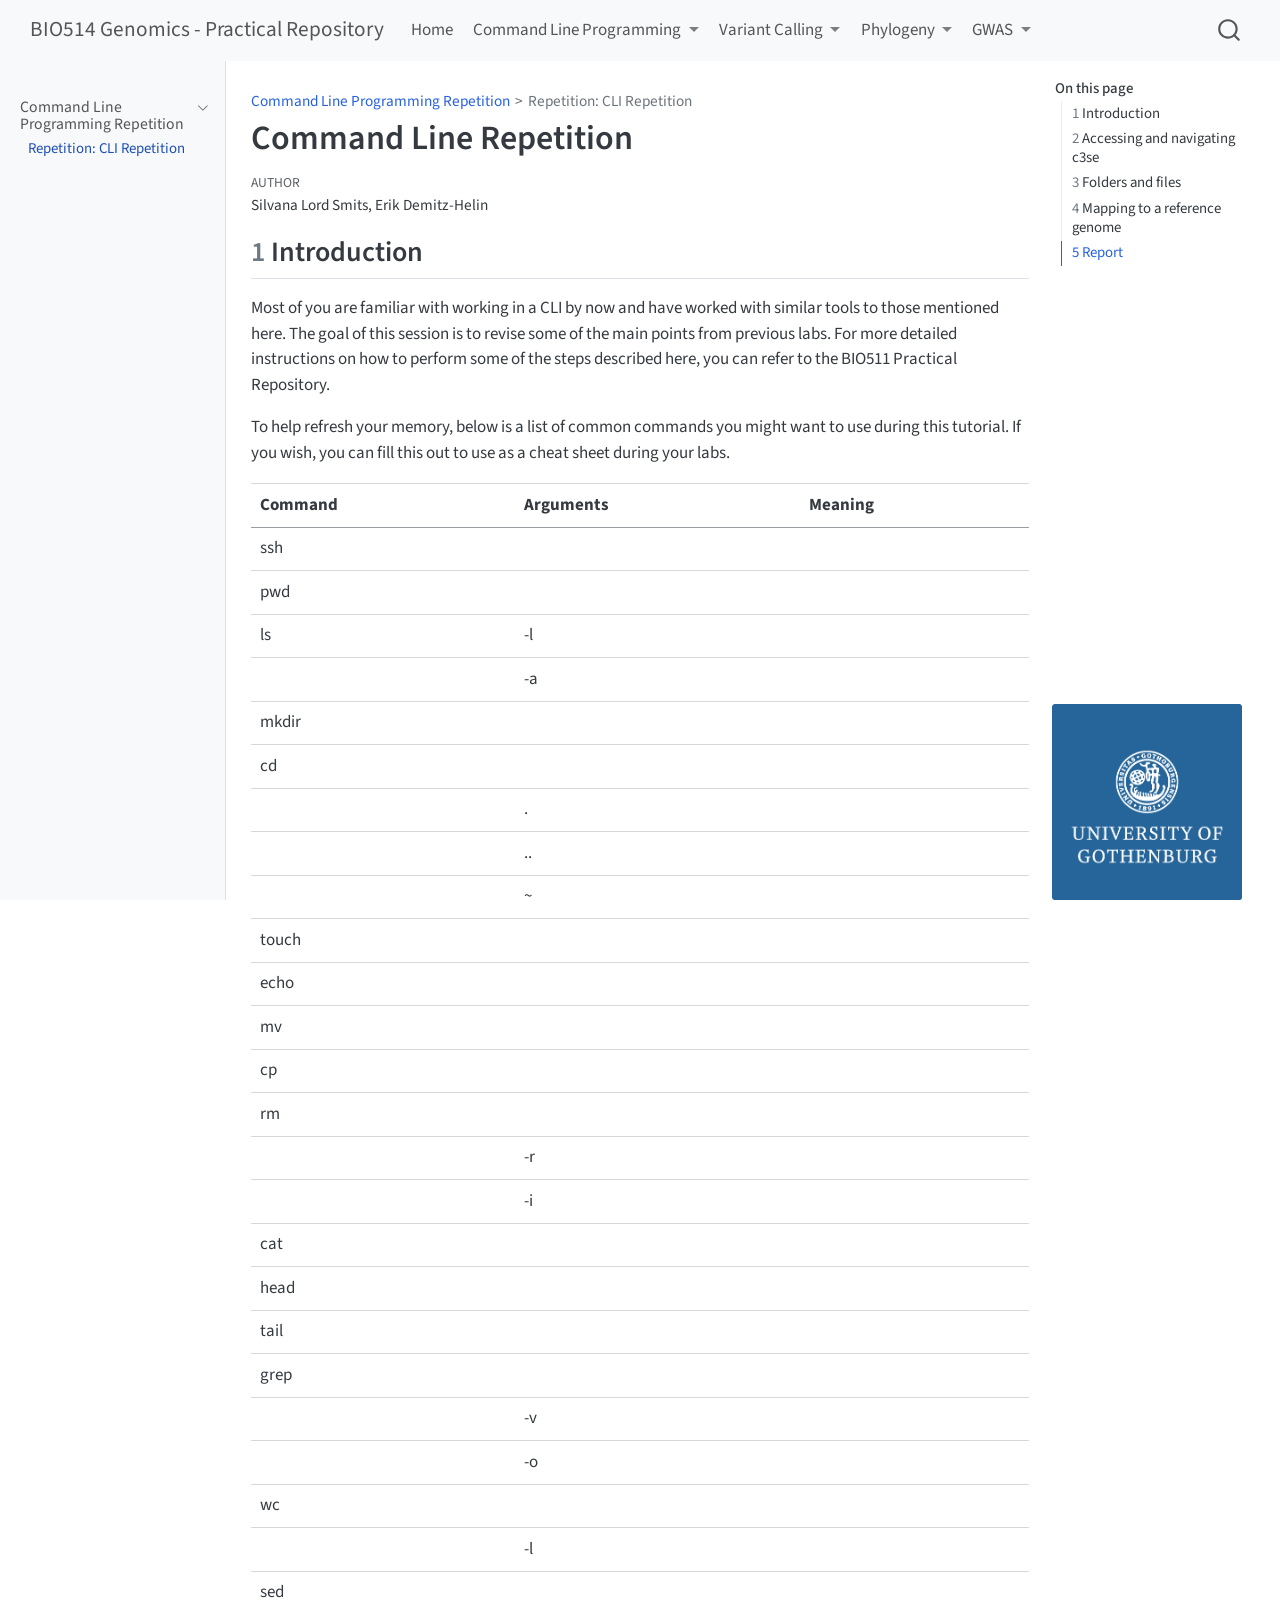
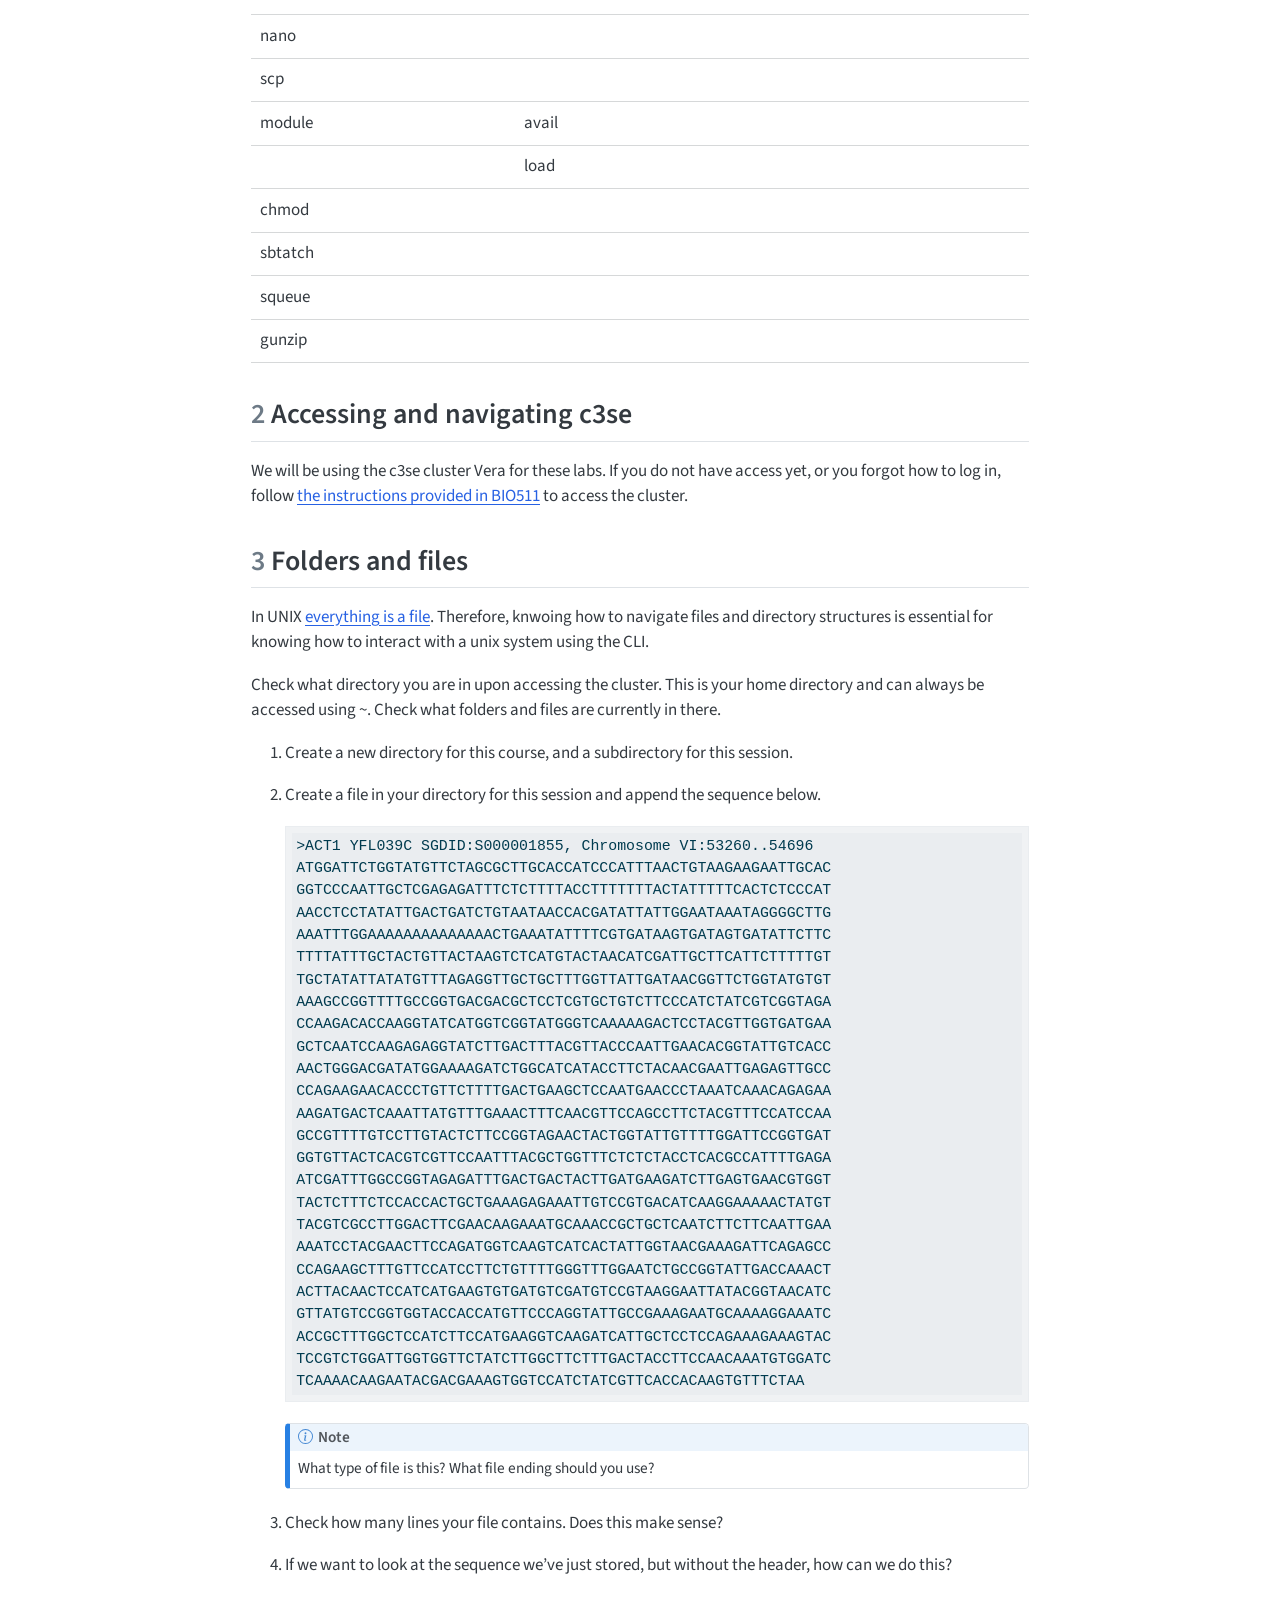
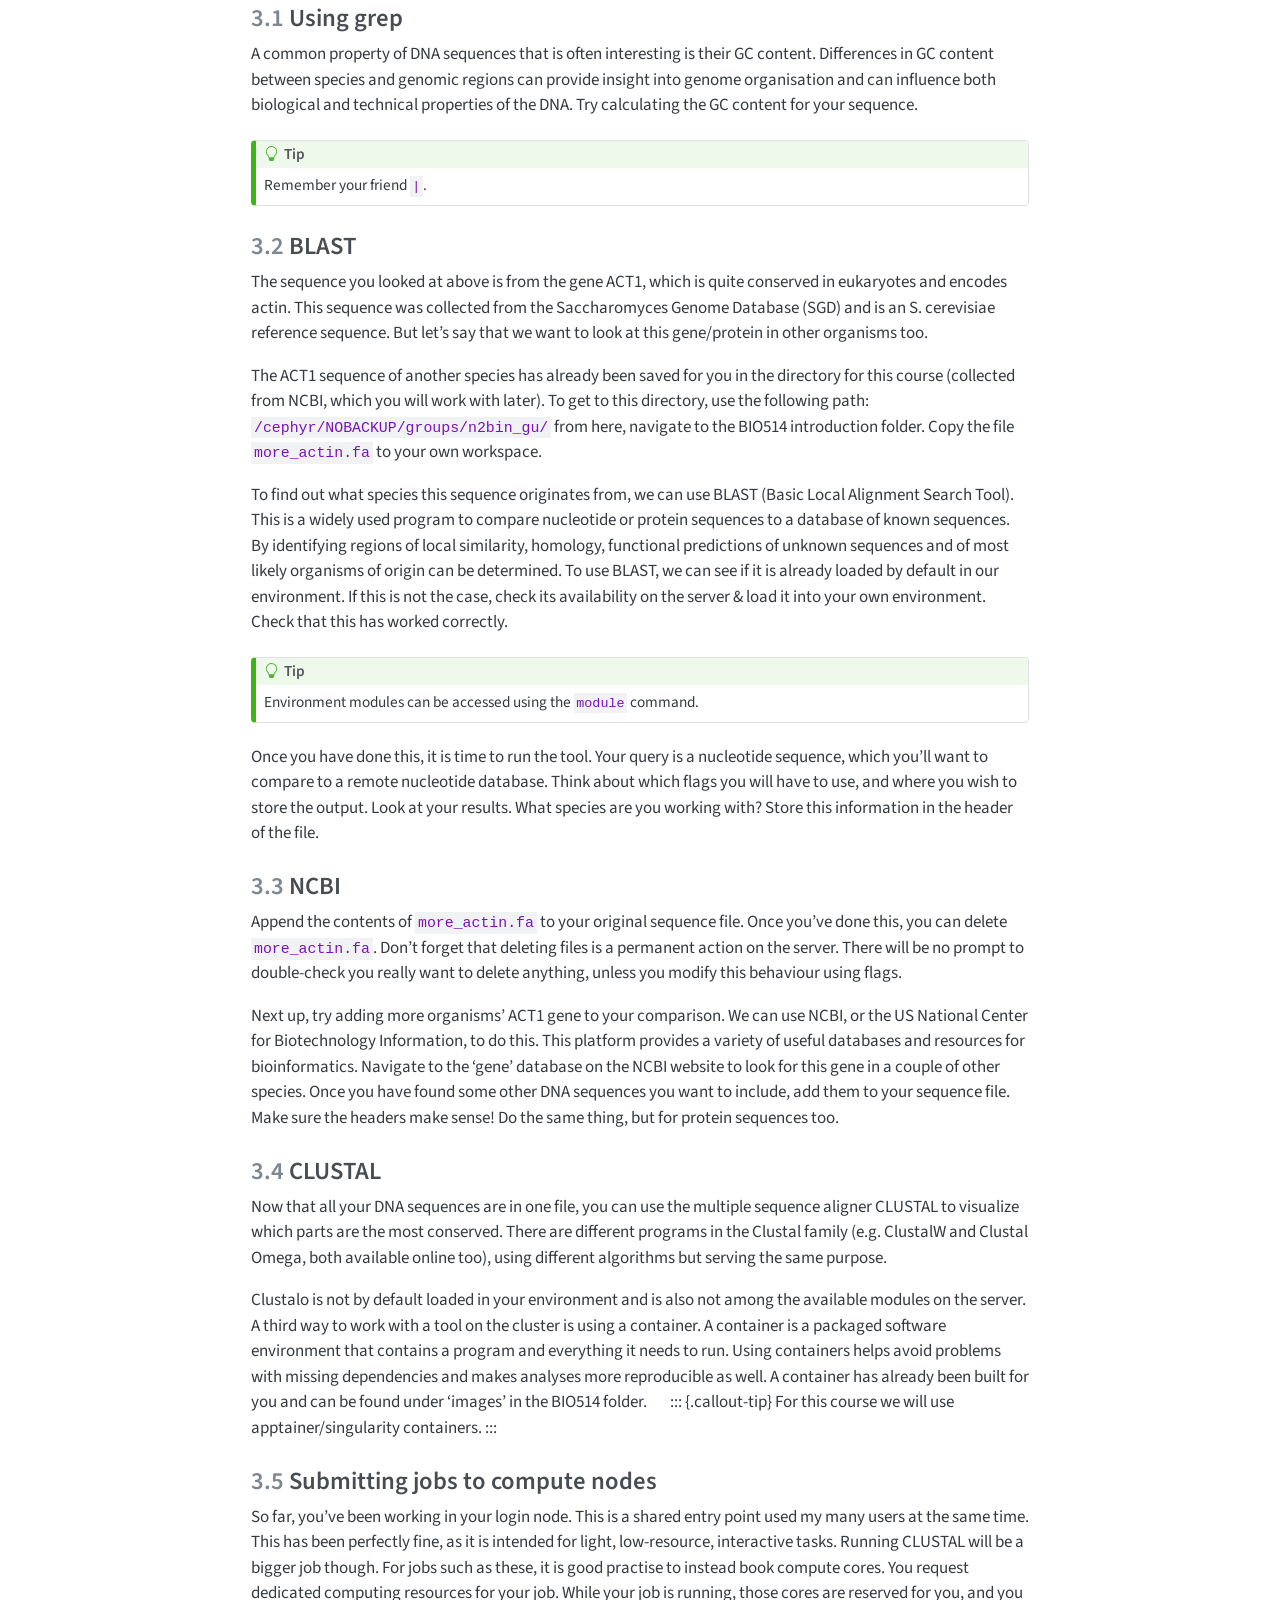
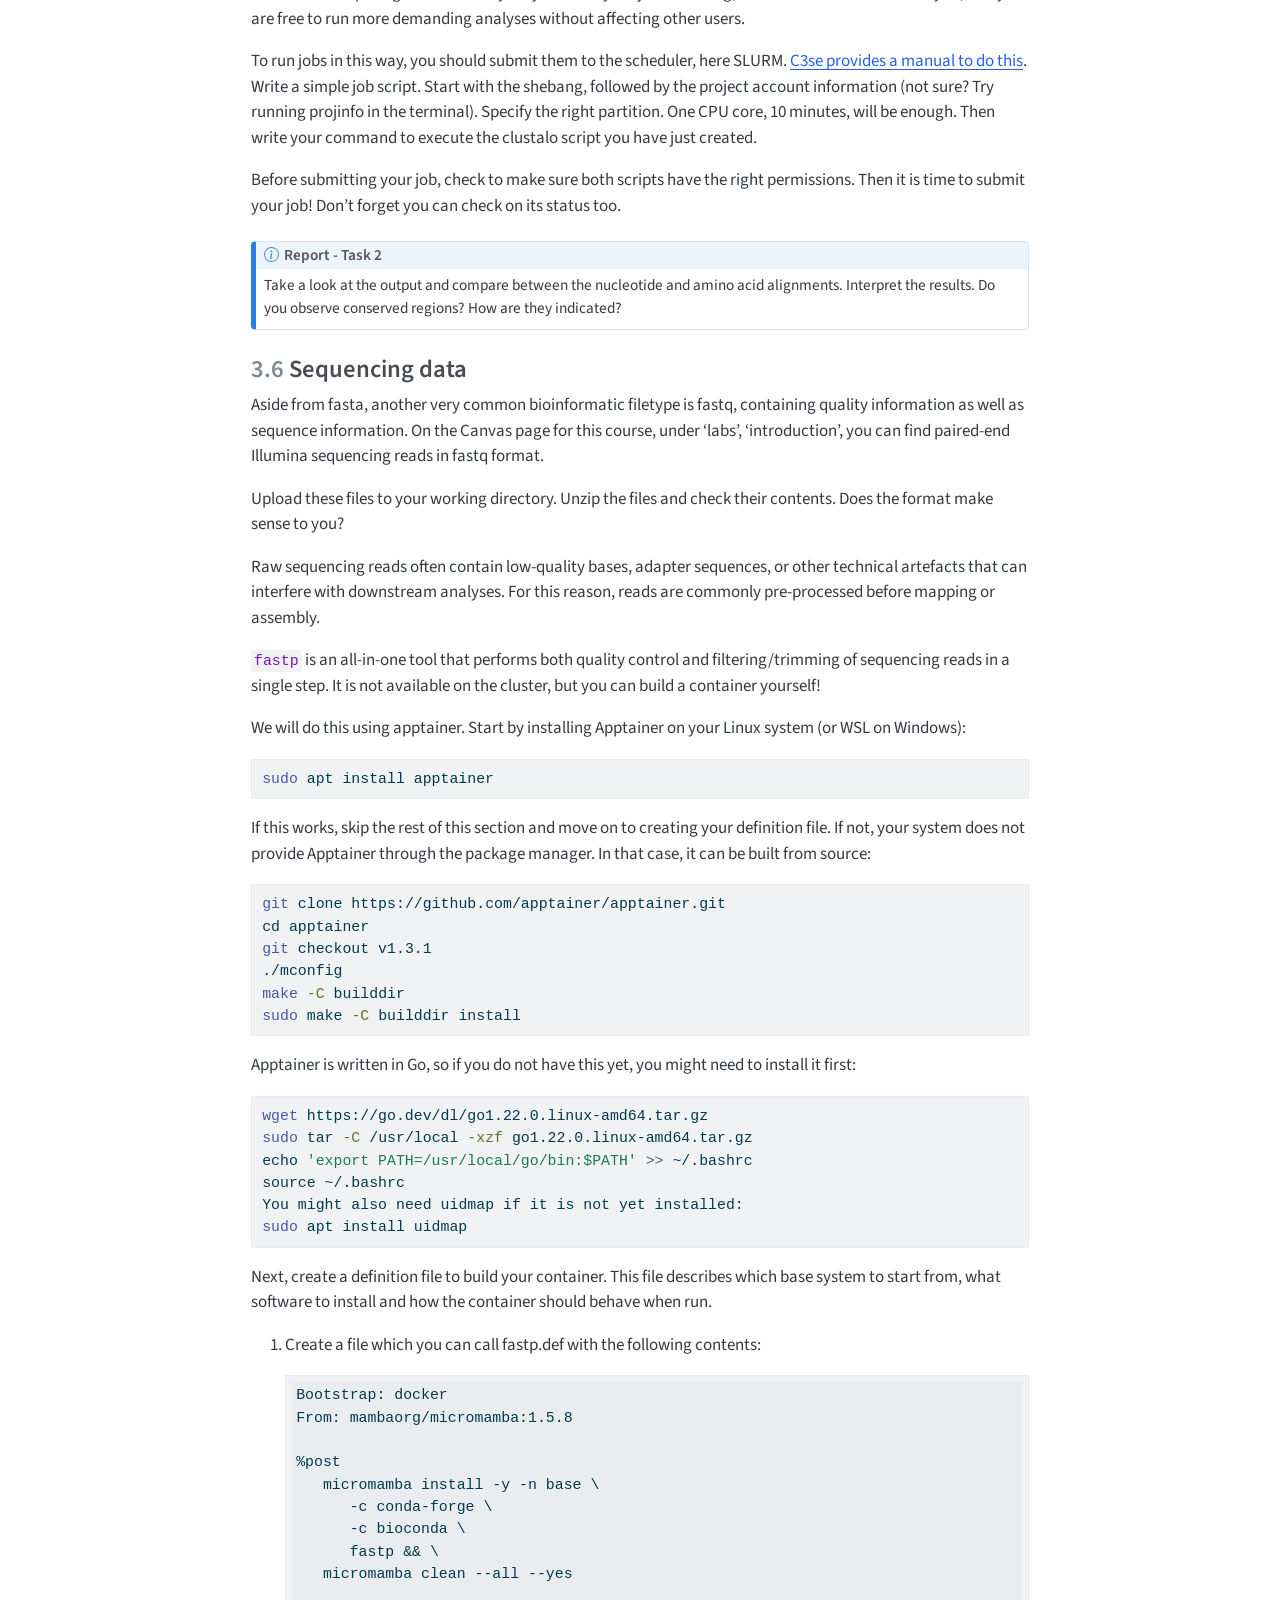
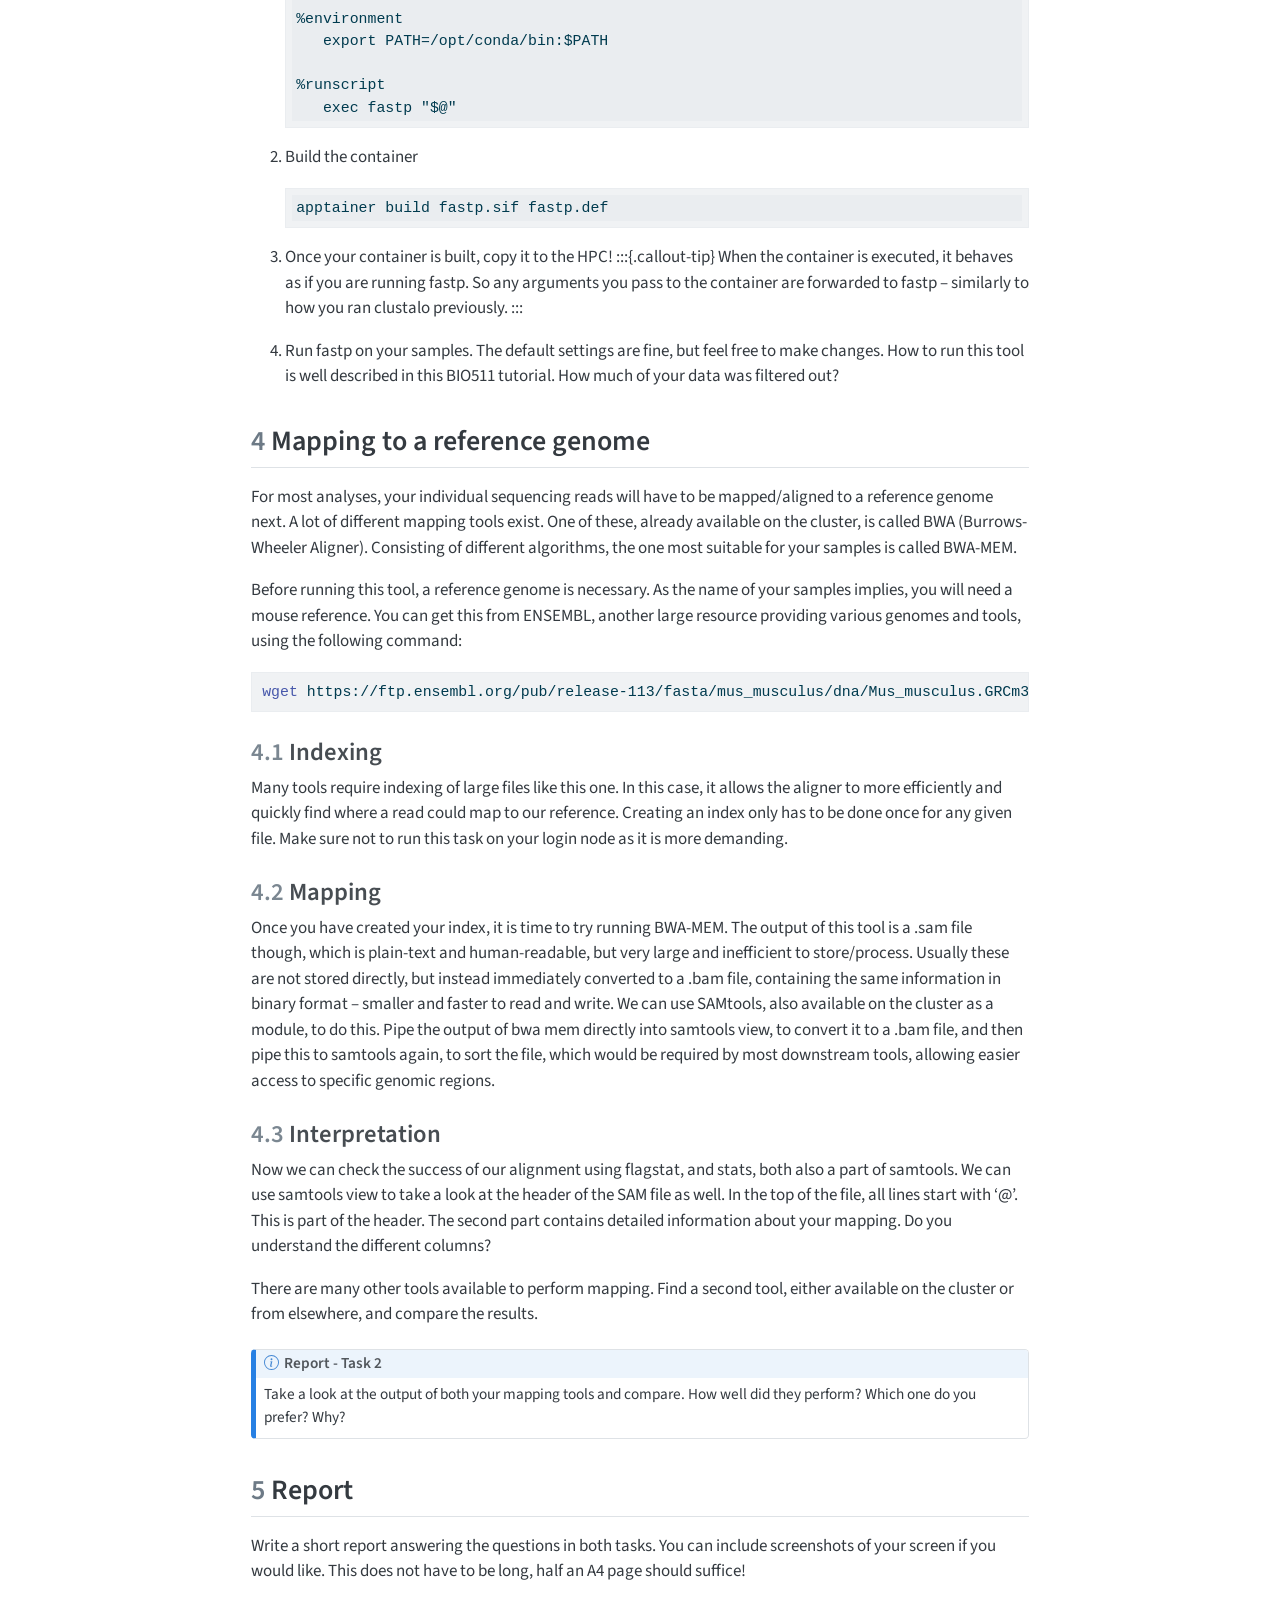
==== commit d21ba98c: "Built site for gh-pages" ====
--- a/practicals/Practicals - CLI/PRACTICAL_COMMAND_LINE_REPETITION.html
+++ b/practicals/Practicals - CLI/PRACTICAL_COMMAND_LINE_REPETITION.html
@@ -2,7 +2,7 @@
 <html xmlns="http://www.w3.org/1999/xhtml" lang="en" xml:lang="en"><head>
 
 <meta charset="utf-8">
-<meta name="generator" content="quarto-1.7.32">
+<meta name="generator" content="quarto-1.8.27">
 
 <meta name="viewport" content="width=device-width, initial-scale=1.0, user-scalable=yes">
 
@@ -68,14 +68,15 @@
 <meta name="quarto:offset" content="../../">
 <script src="../../site_libs/quarto-html/quarto.js" type="module"></script>
 <script src="../../site_libs/quarto-html/tabsets/tabsets.js" type="module"></script>
+<script src="../../site_libs/quarto-html/axe/axe-check.js" type="module"></script>
 <script src="../../site_libs/quarto-html/popper.min.js"></script>
 <script src="../../site_libs/quarto-html/tippy.umd.min.js"></script>
 <script src="../../site_libs/quarto-html/anchor.min.js"></script>
 <link href="../../site_libs/quarto-html/tippy.css" rel="stylesheet">
-<link href="../../site_libs/quarto-html/quarto-syntax-highlighting-37eea08aefeeee20ff55810ff984fec1.css" rel="stylesheet" id="quarto-text-highlighting-styles">
+<link href="../../site_libs/quarto-html/quarto-syntax-highlighting-ed96de9b727972fe78a7b5d16c58bf87.css" rel="stylesheet" id="quarto-text-highlighting-styles">
 <script src="../../site_libs/bootstrap/bootstrap.min.js"></script>
 <link href="../../site_libs/bootstrap/bootstrap-icons.css" rel="stylesheet">
-<link href="../../site_libs/bootstrap/bootstrap-adb0c71b403cee9d90411bdf5bf74095.min.css" rel="stylesheet" append-hash="true" id="quarto-bootstrap" data-mode="light">
+<link href="../../site_libs/bootstrap/bootstrap-5a40162867d9b46e4bc73d064fae4bd5.min.css" rel="stylesheet" append-hash="true" id="quarto-bootstrap" data-mode="light">
 <script id="quarto-search-options" type="application/json">{
   "location": "navbar",
   "copy-button": false,
@@ -470,7 +471,7 @@
 <ol type="1">
 <li><p>Create a new directory for this course, and a subdirectory for this session.</p></li>
 <li><p>Create a file in your directory for this session and append the sequence below.</p>
-<div class="sourceCode" id="cb1"><pre class="sourceCode default code-with-copy"><code class="sourceCode default"><span id="cb1-1"><a href="#cb1-1" aria-hidden="true" tabindex="-1"></a>&gt;ACT1 YFL039C SGDID:S000001855, Chromosome VI:53260..54696</span>
+<div class="code-copy-outer-scaffold"><div class="sourceCode" id="cb1"><pre class="sourceCode default code-with-copy"><code class="sourceCode default"><span id="cb1-1"><a href="#cb1-1" aria-hidden="true" tabindex="-1"></a>&gt;ACT1 YFL039C SGDID:S000001855, Chromosome VI:53260..54696</span>
 <span id="cb1-2"><a href="#cb1-2" aria-hidden="true" tabindex="-1"></a>ATGGATTCTGGTATGTTCTAGCGCTTGCACCATCCCATTTAACTGTAAGAAGAATTGCAC</span>
 <span id="cb1-3"><a href="#cb1-3" aria-hidden="true" tabindex="-1"></a>GGTCCCAATTGCTCGAGAGATTTCTCTTTTACCTTTTTTTACTATTTTTCACTCTCCCAT</span>
 <span id="cb1-4"><a href="#cb1-4" aria-hidden="true" tabindex="-1"></a>AACCTCCTATATTGACTGATCTGTAATAACCACGATATTATTGGAATAAATAGGGGCTTG</span>
@@ -494,7 +495,7 @@
 <span id="cb1-22"><a href="#cb1-22" aria-hidden="true" tabindex="-1"></a>GTTATGTCCGGTGGTACCACCATGTTCCCAGGTATTGCCGAAAGAATGCAAAAGGAAATC</span>
 <span id="cb1-23"><a href="#cb1-23" aria-hidden="true" tabindex="-1"></a>ACCGCTTTGGCTCCATCTTCCATGAAGGTCAAGATCATTGCTCCTCCAGAAAGAAAGTAC</span>
 <span id="cb1-24"><a href="#cb1-24" aria-hidden="true" tabindex="-1"></a>TCCGTCTGGATTGGTGGTTCTATCTTGGCTTCTTTGACTACCTTCCAACAAATGTGGATC</span>
-<span id="cb1-25"><a href="#cb1-25" aria-hidden="true" tabindex="-1"></a>TCAAAACAAGAATACGACGAAAGTGGTCCATCTATCGTTCACCACAAGTGTTTCTAA</span></code><button title="Copy to Clipboard" class="code-copy-button"><i class="bi"></i></button></pre></div>
+<span id="cb1-25"><a href="#cb1-25" aria-hidden="true" tabindex="-1"></a>TCAAAACAAGAATACGACGAAAGTGGTCCATCTATCGTTCACCACAAGTGTTTCTAA</span></code></pre></div><button title="Copy to Clipboard" class="code-copy-button"><i class="bi"></i></button></div>
 <div class="callout callout-style-default callout-note callout-titled">
 <div class="callout-header d-flex align-content-center">
 <div class="callout-icon-container">
@@ -569,7 +570,7 @@
 <i class="callout-icon"></i>
 </div>
 <div class="callout-title-container flex-fill">
-Report - Task 2
+<span class="screen-reader-only">Note</span>Report - Task 2
 </div>
 </div>
 <div class="callout-body-container callout-body">
@@ -584,25 +585,25 @@
 <p>Raw sequencing reads often contain low-quality bases, adapter sequences, or other technical artefacts that can interfere with downstream analyses. For this reason, reads are commonly pre-processed before mapping or assembly.</p>
 <p><code>fastp</code> is an all-in-one tool that performs both quality control and filtering/trimming of sequencing reads in a single step. It is not available on the cluster, but you can build a container yourself!</p>
 <p>We will do this using apptainer. Start by installing Apptainer on your Linux system (or WSL on Windows):</p>
-<div class="sourceCode" id="cb2"><pre class="sourceCode sh code-with-copy"><code class="sourceCode bash"><span id="cb2-1"><a href="#cb2-1" aria-hidden="true" tabindex="-1"></a><span class="fu">sudo</span> apt install apptainer</span></code><button title="Copy to Clipboard" class="code-copy-button"><i class="bi"></i></button></pre></div>
+<div class="code-copy-outer-scaffold"><div class="sourceCode" id="cb2"><pre class="sourceCode sh code-with-copy"><code class="sourceCode bash"><span id="cb2-1"><a href="#cb2-1" aria-hidden="true" tabindex="-1"></a><span class="fu">sudo</span> apt install apptainer</span></code></pre></div><button title="Copy to Clipboard" class="code-copy-button"><i class="bi"></i></button></div>
 <p>If this works, skip the rest of this section and move on to creating your definition file. If not, your system does not provide Apptainer through the package manager. In that case, it can be built from source:</p>
-<div class="sourceCode" id="cb3"><pre class="sourceCode sh code-with-copy"><code class="sourceCode bash"><span id="cb3-1"><a href="#cb3-1" aria-hidden="true" tabindex="-1"></a><span class="fu">git</span> clone https://github.com/apptainer/apptainer.git</span>
+<div class="code-copy-outer-scaffold"><div class="sourceCode" id="cb3"><pre class="sourceCode sh code-with-copy"><code class="sourceCode bash"><span id="cb3-1"><a href="#cb3-1" aria-hidden="true" tabindex="-1"></a><span class="fu">git</span> clone https://github.com/apptainer/apptainer.git</span>
 <span id="cb3-2"><a href="#cb3-2" aria-hidden="true" tabindex="-1"></a><span class="bu">cd</span> apptainer</span>
 <span id="cb3-3"><a href="#cb3-3" aria-hidden="true" tabindex="-1"></a><span class="fu">git</span> checkout v1.3.1</span>
 <span id="cb3-4"><a href="#cb3-4" aria-hidden="true" tabindex="-1"></a><span class="ex">./mconfig</span></span>
 <span id="cb3-5"><a href="#cb3-5" aria-hidden="true" tabindex="-1"></a><span class="fu">make</span> <span class="at">-C</span> builddir</span>
-<span id="cb3-6"><a href="#cb3-6" aria-hidden="true" tabindex="-1"></a><span class="fu">sudo</span> make <span class="at">-C</span> builddir install</span></code><button title="Copy to Clipboard" class="code-copy-button"><i class="bi"></i></button></pre></div>
+<span id="cb3-6"><a href="#cb3-6" aria-hidden="true" tabindex="-1"></a><span class="fu">sudo</span> make <span class="at">-C</span> builddir install</span></code></pre></div><button title="Copy to Clipboard" class="code-copy-button"><i class="bi"></i></button></div>
 <p>Apptainer is written in Go, so if you do not have this yet, you might need to install it first:</p>
-<div class="sourceCode" id="cb4"><pre class="sourceCode sh code-with-copy"><code class="sourceCode bash"><span id="cb4-1"><a href="#cb4-1" aria-hidden="true" tabindex="-1"></a><span class="fu">wget</span> https://go.dev/dl/go1.22.0.linux-amd64.tar.gz</span>
+<div class="code-copy-outer-scaffold"><div class="sourceCode" id="cb4"><pre class="sourceCode sh code-with-copy"><code class="sourceCode bash"><span id="cb4-1"><a href="#cb4-1" aria-hidden="true" tabindex="-1"></a><span class="fu">wget</span> https://go.dev/dl/go1.22.0.linux-amd64.tar.gz</span>
 <span id="cb4-2"><a href="#cb4-2" aria-hidden="true" tabindex="-1"></a><span class="fu">sudo</span> tar <span class="at">-C</span> /usr/local <span class="at">-xzf</span> go1.22.0.linux-amd64.tar.gz</span>
 <span id="cb4-3"><a href="#cb4-3" aria-hidden="true" tabindex="-1"></a><span class="bu">echo</span> <span class="st">'export PATH=/usr/local/go/bin:$PATH'</span> <span class="op">&gt;&gt;</span> ~/.bashrc</span>
 <span id="cb4-4"><a href="#cb4-4" aria-hidden="true" tabindex="-1"></a><span class="bu">source</span> ~/.bashrc</span>
 <span id="cb4-5"><a href="#cb4-5" aria-hidden="true" tabindex="-1"></a><span class="ex">You</span> might also need uidmap if it is not yet installed:</span>
-<span id="cb4-6"><a href="#cb4-6" aria-hidden="true" tabindex="-1"></a><span class="fu">sudo</span> apt install uidmap</span></code><button title="Copy to Clipboard" class="code-copy-button"><i class="bi"></i></button></pre></div>
+<span id="cb4-6"><a href="#cb4-6" aria-hidden="true" tabindex="-1"></a><span class="fu">sudo</span> apt install uidmap</span></code></pre></div><button title="Copy to Clipboard" class="code-copy-button"><i class="bi"></i></button></div>
 <p>Next, create a definition file to build your container. This file describes which base system to start from, what software to install and how the container should behave when run.</p>
 <ol type="1">
 <li><p>Create a file which you can call fastp.def with the following contents:</p>
-<div class="sourceCode" id="cb5"><pre class="sourceCode default code-with-copy"><code class="sourceCode default"><span id="cb5-1"><a href="#cb5-1" aria-hidden="true" tabindex="-1"></a>Bootstrap: docker</span>
+<div class="code-copy-outer-scaffold"><div class="sourceCode" id="cb5"><pre class="sourceCode default code-with-copy"><code class="sourceCode default"><span id="cb5-1"><a href="#cb5-1" aria-hidden="true" tabindex="-1"></a>Bootstrap: docker</span>
 <span id="cb5-2"><a href="#cb5-2" aria-hidden="true" tabindex="-1"></a>From: mambaorg/micromamba:1.5.8</span>
 <span id="cb5-3"><a href="#cb5-3" aria-hidden="true" tabindex="-1"></a></span>
 <span id="cb5-4"><a href="#cb5-4" aria-hidden="true" tabindex="-1"></a>%post</span>
@@ -616,9 +617,9 @@
 <span id="cb5-12"><a href="#cb5-12" aria-hidden="true" tabindex="-1"></a>   export PATH=/opt/conda/bin:$PATH</span>
 <span id="cb5-13"><a href="#cb5-13" aria-hidden="true" tabindex="-1"></a></span>
 <span id="cb5-14"><a href="#cb5-14" aria-hidden="true" tabindex="-1"></a>%runscript</span>
-<span id="cb5-15"><a href="#cb5-15" aria-hidden="true" tabindex="-1"></a>   exec fastp "$@"</span></code><button title="Copy to Clipboard" class="code-copy-button"><i class="bi"></i></button></pre></div></li>
+<span id="cb5-15"><a href="#cb5-15" aria-hidden="true" tabindex="-1"></a>   exec fastp "$@"</span></code></pre></div><button title="Copy to Clipboard" class="code-copy-button"><i class="bi"></i></button></div></li>
 <li><p>Build the container</p>
-<div class="sourceCode" id="cb6"><pre class="sourceCode sh code-with-copy"><code class="sourceCode bash"><span id="cb6-1"><a href="#cb6-1" aria-hidden="true" tabindex="-1"></a><span class="ex">apptainer</span> build fastp.sif fastp.def</span></code><button title="Copy to Clipboard" class="code-copy-button"><i class="bi"></i></button></pre></div></li>
+<div class="code-copy-outer-scaffold"><div class="sourceCode" id="cb6"><pre class="sourceCode sh code-with-copy"><code class="sourceCode bash"><span id="cb6-1"><a href="#cb6-1" aria-hidden="true" tabindex="-1"></a><span class="ex">apptainer</span> build fastp.sif fastp.def</span></code></pre></div><button title="Copy to Clipboard" class="code-copy-button"><i class="bi"></i></button></div></li>
 <li><p>Once your container is built, copy it to the HPC! :::{.callout-tip} When the container is executed, it behaves as if you are running fastp. So any arguments you pass to the container are forwarded to fastp – similarly to how you ran clustalo previously. :::</p></li>
 <li><p>Run fastp on your samples. The default settings are fine, but feel free to make changes. How to run this tool is well described in this BIO511 tutorial. How much of your data was filtered out?</p></li>
 </ol>
@@ -628,7 +629,7 @@
 <h2 data-number="4" class="anchored" data-anchor-id="mapping-to-a-reference-genome"><span class="header-section-number">4</span> Mapping to a reference genome</h2>
 <p>For most analyses, your individual sequencing reads will have to be mapped/aligned to a reference genome next. A lot of different mapping tools exist. One of these, already available on the cluster, is called BWA (Burrows-Wheeler Aligner). Consisting of different algorithms, the one most suitable for your samples is called BWA-MEM.</p>
 <p>Before running this tool, a reference genome is necessary. As the name of your samples implies, you will need a mouse reference. You can get this from ENSEMBL, another large resource providing various genomes and tools, using the following command:</p>
-<div class="sourceCode" id="cb7"><pre class="sourceCode sh code-with-copy"><code class="sourceCode bash"><span id="cb7-1"><a href="#cb7-1" aria-hidden="true" tabindex="-1"></a><span class="fu">wget</span> https://ftp.ensembl.org/pub/release-113/fasta/mus_musculus/dna/Mus_musculus.GRCm39.dna.primary_assembly.fa.gz</span></code><button title="Copy to Clipboard" class="code-copy-button"><i class="bi"></i></button></pre></div>
+<div class="code-copy-outer-scaffold"><div class="sourceCode" id="cb7"><pre class="sourceCode sh code-with-copy"><code class="sourceCode bash"><span id="cb7-1"><a href="#cb7-1" aria-hidden="true" tabindex="-1"></a><span class="fu">wget</span> https://ftp.ensembl.org/pub/release-113/fasta/mus_musculus/dna/Mus_musculus.GRCm39.dna.primary_assembly.fa.gz</span></code></pre></div><button title="Copy to Clipboard" class="code-copy-button"><i class="bi"></i></button></div>
 <section id="indexing" class="level3" data-number="4.1">
 <h3 data-number="4.1" class="anchored" data-anchor-id="indexing"><span class="header-section-number">4.1</span> Indexing</h3>
 <p>Many tools require indexing of large files like this one. In this case, it allows the aligner to more efficiently and quickly find where a read could map to our reference. Creating an index only has to be done once for any given file. Make sure not to run this task on your login node as it is more demanding.</p>
@@ -647,7 +648,7 @@
 <i class="callout-icon"></i>
 </div>
 <div class="callout-title-container flex-fill">
-Report - Task 2
+<span class="screen-reader-only">Note</span>Report - Task 2
 </div>
 </div>
 <div class="callout-body-container callout-body">
@@ -715,13 +716,14 @@
       e.clearSelection();
     }
     const getTextToCopy = function(trigger) {
-        const codeEl = trigger.previousElementSibling.cloneNode(true);
-        for (const childEl of codeEl.children) {
-          if (isCodeAnnotation(childEl)) {
-            childEl.remove();
-          }
-        }
-        return codeEl.innerText;
+      const outerScaffold = trigger.parentElement.cloneNode(true);
+      const codeEl = outerScaffold.querySelector('code');
+      for (const childEl of codeEl.children) {
+        if (isCodeAnnotation(childEl)) {
+          childEl.remove();
+        }
+      }
+      return codeEl.innerText;
     }
     const clipboard = new window.ClipboardJS('.code-copy-button:not([data-in-quarto-modal])', {
       text: getTextToCopy
@@ -736,7 +738,7 @@
     }
       var localhostRegex = new RegExp(/^(?:http|https):\/\/localhost\:?[0-9]*\//);
       var mailtoRegex = new RegExp(/^mailto:/);
-        var filterRegex = new RegExp('/' + window.location.host + '/');
+        var filterRegex = new RegExp("https:\/\/dodslaser\.github\.io\/BIO514-2026\/");
       var isInternal = (href) => {
           return filterRegex.test(href) || localhostRegex.test(href) || mailtoRegex.test(href);
       }
--- a/site_libs/quarto-html/quarto-syntax-highlighting-ed96de9b727972fe78a7b5d16c58bf87.css
+++ b/site_libs/quarto-html/quarto-syntax-highlighting-ed96de9b727972fe78a7b5d16c58bf87.css
@@ -0,0 +1,236 @@
+/* quarto syntax highlight colors */
+:root {
+  --quarto-hl-ot-color: #003B4F;
+  --quarto-hl-at-color: #657422;
+  --quarto-hl-ss-color: #20794D;
+  --quarto-hl-an-color: #5E5E5E;
+  --quarto-hl-fu-color: #4758AB;
+  --quarto-hl-st-color: #20794D;
+  --quarto-hl-cf-color: #003B4F;
+  --quarto-hl-op-color: #5E5E5E;
+  --quarto-hl-er-color: #AD0000;
+  --quarto-hl-bn-color: #AD0000;
+  --quarto-hl-al-color: #AD0000;
+  --quarto-hl-va-color: #111111;
+  --quarto-hl-bu-color: inherit;
+  --quarto-hl-ex-color: inherit;
+  --quarto-hl-pp-color: #AD0000;
+  --quarto-hl-in-color: #5E5E5E;
+  --quarto-hl-vs-color: #20794D;
+  --quarto-hl-wa-color: #5E5E5E;
+  --quarto-hl-do-color: #5E5E5E;
+  --quarto-hl-im-color: #00769E;
+  --quarto-hl-ch-color: #20794D;
+  --quarto-hl-dt-color: #AD0000;
+  --quarto-hl-fl-color: #AD0000;
+  --quarto-hl-co-color: #5E5E5E;
+  --quarto-hl-cv-color: #5E5E5E;
+  --quarto-hl-cn-color: #8f5902;
+  --quarto-hl-sc-color: #5E5E5E;
+  --quarto-hl-dv-color: #AD0000;
+  --quarto-hl-kw-color: #003B4F;
+}
+
+/* other quarto variables */
+:root {
+  --quarto-font-monospace: SFMono-Regular, Menlo, Monaco, Consolas, "Liberation Mono", "Courier New", monospace;
+}
+
+/* syntax highlight based on Pandoc's rules */
+pre > code.sourceCode > span {
+  color: #003B4F;
+}
+
+code.sourceCode > span {
+  color: #003B4F;
+}
+
+div.sourceCode,
+div.sourceCode pre.sourceCode {
+  color: #003B4F;
+}
+
+/* Normal */
+code span {
+  color: #003B4F;
+}
+
+/* Alert */
+code span.al {
+  color: #AD0000;
+  font-style: inherit;
+}
+
+/* Annotation */
+code span.an {
+  color: #5E5E5E;
+  font-style: inherit;
+}
+
+/* Attribute */
+code span.at {
+  color: #657422;
+  font-style: inherit;
+}
+
+/* BaseN */
+code span.bn {
+  color: #AD0000;
+  font-style: inherit;
+}
+
+/* BuiltIn */
+code span.bu {
+  font-style: inherit;
+}
+
+/* ControlFlow */
+code span.cf {
+  color: #003B4F;
+  font-weight: bold;
+  font-style: inherit;
+}
+
+/* Char */
+code span.ch {
+  color: #20794D;
+  font-style: inherit;
+}
+
+/* Constant */
+code span.cn {
+  color: #8f5902;
+  font-style: inherit;
+}
+
+/* Comment */
+code span.co {
+  color: #5E5E5E;
+  font-style: inherit;
+}
+
+/* CommentVar */
+code span.cv {
+  color: #5E5E5E;
+  font-style: italic;
+}
+
+/* Documentation */
+code span.do {
+  color: #5E5E5E;
+  font-style: italic;
+}
+
+/* DataType */
+code span.dt {
+  color: #AD0000;
+  font-style: inherit;
+}
+
+/* DecVal */
+code span.dv {
+  color: #AD0000;
+  font-style: inherit;
+}
+
+/* Error */
+code span.er {
+  color: #AD0000;
+  font-style: inherit;
+}
+
+/* Extension */
+code span.ex {
+  font-style: inherit;
+}
+
+/* Float */
+code span.fl {
+  color: #AD0000;
+  font-style: inherit;
+}
+
+/* Function */
+code span.fu {
+  color: #4758AB;
+  font-style: inherit;
+}
+
+/* Import */
+code span.im {
+  color: #00769E;
+  font-style: inherit;
+}
+
+/* Information */
+code span.in {
+  color: #5E5E5E;
+  font-style: inherit;
+}
+
+/* Keyword */
+code span.kw {
+  color: #003B4F;
+  font-weight: bold;
+  font-style: inherit;
+}
+
+/* Operator */
+code span.op {
+  color: #5E5E5E;
+  font-style: inherit;
+}
+
+/* Other */
+code span.ot {
+  color: #003B4F;
+  font-style: inherit;
+}
+
+/* Preprocessor */
+code span.pp {
+  color: #AD0000;
+  font-style: inherit;
+}
+
+/* SpecialChar */
+code span.sc {
+  color: #5E5E5E;
+  font-style: inherit;
+}
+
+/* SpecialString */
+code span.ss {
+  color: #20794D;
+  font-style: inherit;
+}
+
+/* String */
+code span.st {
+  color: #20794D;
+  font-style: inherit;
+}
+
+/* Variable */
+code span.va {
+  color: #111111;
+  font-style: inherit;
+}
+
+/* VerbatimString */
+code span.vs {
+  color: #20794D;
+  font-style: inherit;
+}
+
+/* Warning */
+code span.wa {
+  color: #5E5E5E;
+  font-style: italic;
+}
+
+.prevent-inlining {
+  content: "</";
+}
+
+/*# sourceMappingURL=0920dd6d7437995b8cdf7429764427b1.css.map */
